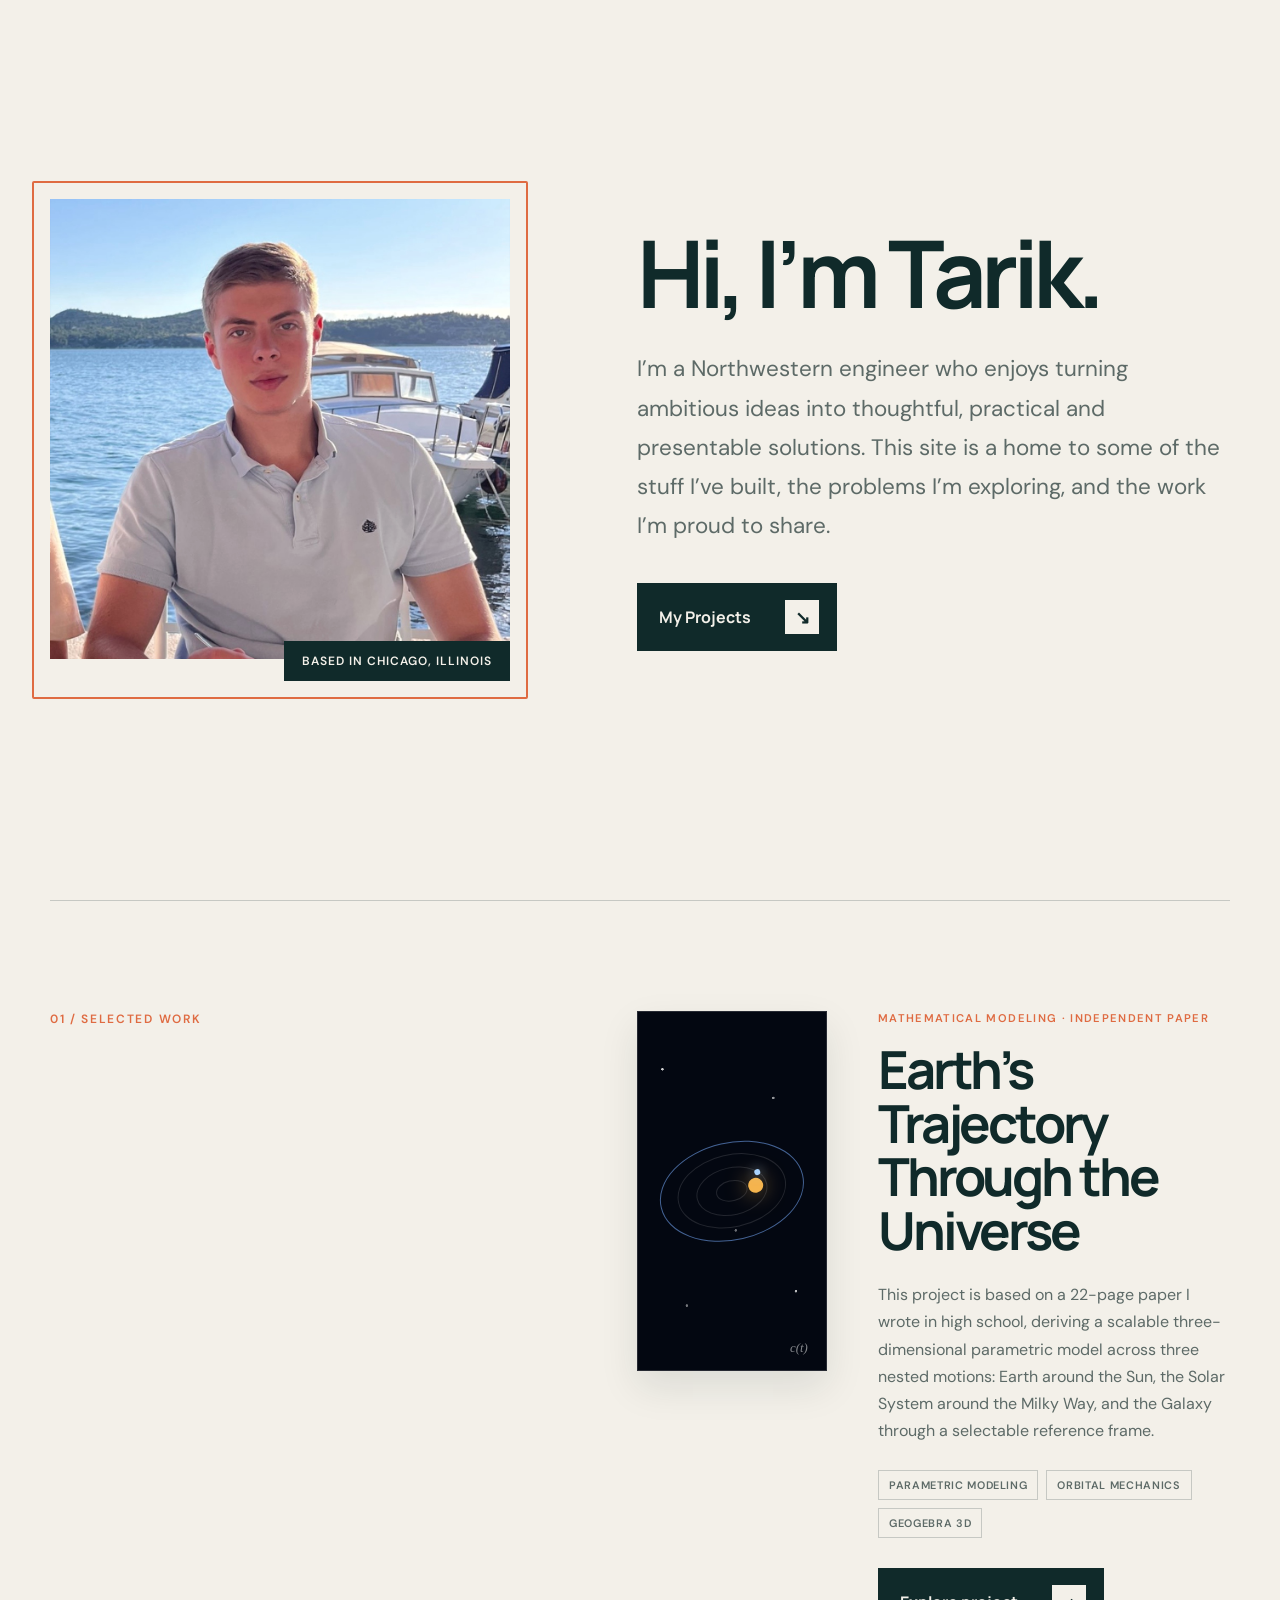
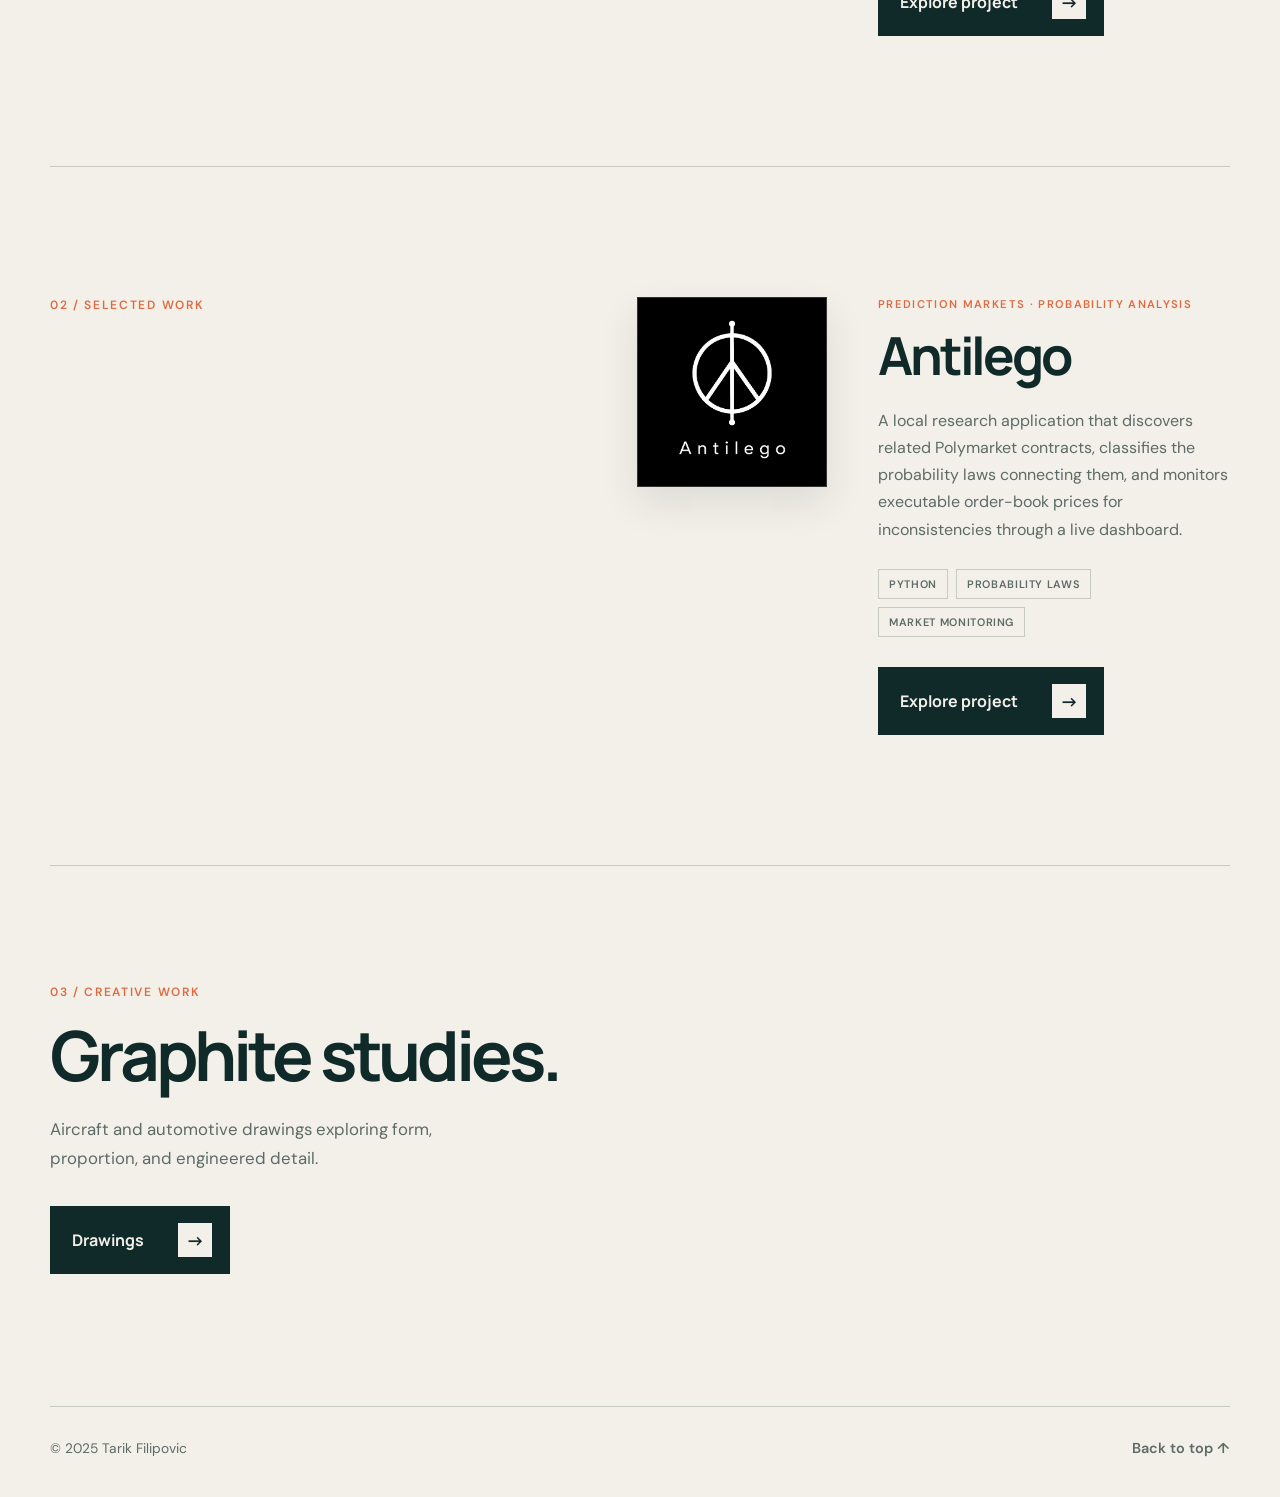
==== index.html @ 66ebd2ea "Add Antilego portfolio case study" ====
<!doctype html>
<html lang="en">
  <head>
    <meta charset="UTF-8" />
    <meta name="viewport" content="width=device-width, initial-scale=1.0" />
    <meta
      name="description"
      content="The personal portfolio of Tarik Filipovic—engineer, builder, and problem solver."
    />
    <title>Tarik Filipovic | Engineer &amp; Builder</title>
    <link rel="preconnect" href="https://fonts.googleapis.com" />
    <link rel="preconnect" href="https://fonts.gstatic.com" crossorigin />
    <link
      href="https://fonts.googleapis.com/css2?family=DM+Sans:wght@400;500;600&amp;family=Manrope:wght@600;700;800&amp;display=swap"
      rel="stylesheet"
    />
    <link rel="stylesheet" href="styles.css" />
  </head>
  <body>
    <main id="top">
      <section class="hero" id="about" aria-labelledby="hero-title">
        <div class="portrait-wrap">
          <div class="portrait-accent" aria-hidden="true"></div>
          <img
            class="portrait"
            src="assets/profile.jpg"
            alt="Portrait of Tarik Filipovic"
            width="1082"
            height="1400"
          />
          <p class="portrait-caption">Based in Chicago, Illinois</p>
        </div>

        <div class="hero-copy">
          <h1 id="hero-title">Hi, I’m Tarik.</h1>
          <p class="introduction">
            I’m a Northwestern engineer who enjoys turning ambitious ideas into
            thoughtful, practical and presentable solutions. This site is a home
            to some of the stuff I’ve built, the problems I’m exploring, and the
            work I’m proud to share.
          </p>

          <a class="projects-link" href="#projects">
            <span>My Projects</span>
            <span class="arrow" aria-hidden="true">↘</span>
          </a>
        </div>
      </section>

      <section class="projects" id="projects" aria-labelledby="projects-title">
        <p class="section-number">01 / Selected work</p>
        <article class="project-feature">
          <a
            class="project-preview project-space-preview"
            href="trajectory.html"
            aria-label="Explore the Earth’s Trajectory Through the Universe project"
          >
            <span class="mini-orbit" aria-hidden="true"><i></i><i></i><i></i></span>
            <span class="mini-equation" aria-hidden="true">c(t)</span>
          </a>
          <div class="project-copy">
            <p class="project-type">Mathematical modeling · Independent paper</p>
            <h2 id="projects-title">Earth’s Trajectory Through the Universe</h2>
            <p>
              This project is based on a 22-page paper I wrote in high school,
              deriving a scalable three-dimensional parametric model across three
              nested motions: Earth around the Sun, the Solar System around the
              Milky Way, and the Galaxy through a selectable reference frame.
            </p>
            <ul class="project-tags" aria-label="Project topics">
              <li>Parametric modeling</li>
              <li>Orbital mechanics</li>
              <li>GeoGebra 3D</li>
            </ul>
            <a class="projects-link" href="trajectory.html">
              <span>Explore project</span>
              <span class="arrow" aria-hidden="true">→</span>
            </a>
          </div>
        </article>
      </section>

      <section class="projects projects-antilego" aria-labelledby="antilego-title">
        <p class="section-number">02 / Selected work</p>
        <article class="project-feature">
          <a
            class="project-preview antilego-preview"
            href="antilego.html"
            aria-label="Explore the Antilego project"
          >
            <img
              src="assets/projects/antilego-logo-square.png"
              alt="Antilego logo"
              width="1254"
              height="1254"
            />
          </a>
          <div class="project-copy">
            <p class="project-type">Prediction markets · Probability analysis</p>
            <h2 id="antilego-title">Antilego</h2>
            <p>
              A local research application that discovers related Polymarket
              contracts, classifies the probability laws connecting them, and
              monitors executable order-book prices for inconsistencies through
              a live dashboard.
            </p>
            <ul class="project-tags" aria-label="Antilego project topics">
              <li>Python</li>
              <li>Probability laws</li>
              <li>Market monitoring</li>
            </ul>
            <a
              class="projects-link"
              href="antilego.html"
            >
              <span>Explore project</span>
              <span class="arrow" aria-hidden="true">→</span>
            </a>
          </div>
        </article>
      </section>

      <section class="creative-preview" aria-labelledby="creative-title">
        <div class="creative-preview-copy">
          <p class="section-number">03 / Creative work</p>
          <h2 id="creative-title">Graphite studies.</h2>
          <p>
            Aircraft and automotive drawings exploring form, proportion, and
            engineered detail.
          </p>
          <a class="projects-link" href="art.html">
            <span>Drawings</span>
            <span class="arrow" aria-hidden="true">→</span>
          </a>
        </div>
      </section>
    </main>

    <footer>
      <p>© 2025 Tarik Filipovic</p>
      <a href="#top">Back to top ↑</a>
    </footer>
  </body>
</html>
---- styles.css ----
:root {
  --ink: #102a2a;
  --muted: #5d6a67;
  --paper: #f3f0e9;
  --paper-deep: #e6e0d5;
  --accent: #df6b42;
  --line: rgba(16, 42, 42, 0.2);
}

* {
  box-sizing: border-box;
}

html {
  scroll-behavior: smooth;
}

body {
  margin: 0;
  color: var(--ink);
  background: var(--paper);
  font-family: "DM Sans", sans-serif;
  -webkit-font-smoothing: antialiased;
}

a {
  color: inherit;
}

.site-header,
main,
footer {
  width: min(1180px, calc(100% - 64px));
  margin-inline: auto;
}

.site-header {
  min-height: 92px;
  display: flex;
  align-items: center;
  justify-content: space-between;
  border-bottom: 1px solid var(--line);
}

.wordmark {
  font-family: "Manrope", sans-serif;
  font-size: 1.1rem;
  font-weight: 800;
  text-decoration: none;
  letter-spacing: -0.03em;
}

.wordmark span {
  color: var(--accent);
}

nav {
  display: flex;
  gap: 34px;
}

nav a,
footer a {
  font-size: 0.9rem;
  font-weight: 600;
  text-decoration: none;
}

nav a {
  padding-block: 8px;
  border-bottom: 1px solid transparent;
}

nav a:hover,
nav a:focus-visible {
  border-color: currentColor;
}

.hero {
  min-height: 100vh;
  display: grid;
  grid-template-columns: minmax(300px, 0.9fr) minmax(420px, 1.1fr);
  align-items: center;
  gap: clamp(64px, 8vw, 130px);
  padding: 72px 0 92px;
}

.portrait-wrap {
  position: relative;
  max-width: 460px;
}

.portrait-accent {
  position: absolute;
  inset: -18px;
  border: 2px solid var(--accent);
  border-radius: 2px;
}

.portrait {
  position: relative;
  z-index: 1;
  display: block;
  width: 100%;
  height: auto;
  aspect-ratio: 1;
  object-fit: cover;
  object-position: center 34%;
  filter: saturate(0.84) contrast(1.03);
}

.portrait-caption {
  position: relative;
  z-index: 2;
  width: max-content;
  margin: -18px 0 0 auto;
  padding: 12px 18px;
  color: var(--paper);
  background: var(--ink);
  font-size: 0.75rem;
  font-weight: 600;
  letter-spacing: 0.08em;
  text-transform: uppercase;
}

.eyebrow,
.section-number {
  margin: 0 0 22px;
  color: var(--accent);
  font-size: 0.75rem;
  font-weight: 600;
  letter-spacing: 0.14em;
  text-transform: uppercase;
}

h1,
h2 {
  margin: 0;
  font-family: "Manrope", sans-serif;
  letter-spacing: -0.06em;
}

h1 {
  max-width: 680px;
  font-size: clamp(3.8rem, 7.3vw, 6.8rem);
  line-height: 0.93;
}

.introduction {
  max-width: 650px;
  margin: 34px 0 38px;
  color: var(--muted);
  font-size: clamp(1.12rem, 1.75vw, 1.4rem);
  line-height: 1.75;
}

.projects-link {
  display: inline-flex;
  align-items: center;
  gap: 34px;
  padding: 17px 18px 17px 22px;
  color: var(--paper);
  background: var(--ink);
  font-family: "Manrope", sans-serif;
  font-weight: 700;
  text-decoration: none;
  transition: transform 180ms ease, background-color 180ms ease;
}

.projects-link:hover,
.projects-link:focus-visible {
  background: var(--accent);
  transform: translateY(-3px);
}

.arrow {
  display: grid;
  width: 34px;
  height: 34px;
  place-items: center;
  color: var(--ink);
  background: var(--paper);
  font-size: 1.15rem;
}

.projects {
  display: grid;
  grid-template-columns: 0.9fr 1.1fr;
  gap: clamp(64px, 8vw, 130px);
  padding: 110px 0 130px;
  border-top: 1px solid var(--line);
}

.projects h2 {
  max-width: 700px;
  font-size: clamp(2.25rem, 4.1vw, 4.3rem);
  line-height: 1.02;
}

.project-copy > p:not(.project-type) {
  max-width: 580px;
  margin: 24px 0 0;
  color: var(--muted);
  font-size: 1rem;
  line-height: 1.7;
}

.project-feature {
  display: grid;
  grid-template-columns: minmax(180px, 0.7fr) minmax(280px, 1.3fr);
  gap: clamp(28px, 4vw, 52px);
  align-items: start;
}

.project-preview {
  display: block;
  overflow: hidden;
  border: 1px solid var(--line);
  background: #fff;
  box-shadow: 0 16px 36px rgba(16, 42, 42, 0.1);
}

.project-space-preview {
  position: relative;
  min-height: 360px;
  border-color: rgba(255, 255, 255, 0.14);
  background-color: #030711;
  background-image:
    radial-gradient(circle at 13% 16%, rgba(255,255,255,.8) 0 1px, transparent 1.5px),
    radial-gradient(circle at 72% 24%, rgba(255,255,255,.58) 0 1px, transparent 1.5px),
    radial-gradient(circle at 84% 78%, rgba(255,255,255,.72) 0 1px, transparent 1.5px),
    radial-gradient(circle at 26% 82%, rgba(255,255,255,.45) 0 1px, transparent 1.5px),
    radial-gradient(circle at 52% 61%, rgba(255,255,255,.42) 0 1px, transparent 1.5px);
}

.mini-orbit {
  position: absolute;
  top: 50%;
  left: 50%;
  width: 78%;
  aspect-ratio: 1.5;
  border: 1px solid rgba(120, 174, 255, 0.55);
  border-radius: 50%;
  transform: translate(-50%, -50%) rotate(-13deg);
}

.mini-orbit::before,
.mini-orbit::after {
  content: "";
  position: absolute;
  border-radius: 50%;
}

.mini-orbit::before {
  top: 42%;
  left: 62%;
  width: 15px;
  height: 15px;
  background: #f5b44d;
  box-shadow: 0 0 22px rgba(245, 180, 77, 0.75);
}

.mini-orbit::after {
  top: 33%;
  left: 68%;
  width: 6px;
  height: 6px;
  background: #a9d3ff;
  box-shadow: 0 0 12px rgba(169, 211, 255, 0.8);
}

.mini-orbit i {
  position: absolute;
  inset: 12%;
  border: 1px solid rgba(255, 255, 255, 0.12);
  border-radius: 50%;
}

.mini-orbit i:nth-child(2) { inset: 25%; }
.mini-orbit i:nth-child(3) { inset: 39%; }

.mini-equation {
  position: absolute;
  right: 18px;
  bottom: 14px;
  color: rgba(255,255,255,.52);
  font-family: Georgia, serif;
  font-size: 0.8rem;
  font-style: italic;
}

.project-preview img {
  display: block;
  width: 100%;
  height: auto;
  transition: transform 250ms ease;
}

.project-preview:hover img,
.project-preview:focus-visible img {
  transform: scale(1.018);
}

.project-space-preview:hover .mini-orbit,
.project-space-preview:focus-visible .mini-orbit {
  border-color: rgba(223, 107, 66, 0.9);
}

.projects-antilego {
  padding-top: 130px;
}

.antilego-preview {
  border-color: rgba(255, 255, 255, 0.2);
  background: #000;
  transition: border-color 180ms ease, transform 180ms ease;
}

.antilego-preview:hover,
.antilego-preview:focus-visible {
  border-color: rgba(255, 255, 255, 0.55);
  transform: translateY(-3px);
}

.project-type {
  margin: 0 0 18px;
  color: var(--accent);
  font-size: 0.7rem;
  font-weight: 600;
  letter-spacing: 0.12em;
  text-transform: uppercase;
}

.project-tags {
  display: flex;
  flex-wrap: wrap;
  gap: 8px;
  margin: 26px 0 30px;
  padding: 0;
  list-style: none;
}

.project-tags li {
  padding: 7px 10px;
  border: 1px solid var(--line);
  color: var(--muted);
  font-size: 0.68rem;
  font-weight: 600;
  letter-spacing: 0.06em;
  text-transform: uppercase;
}

.creative {
  padding: 118px 0 132px;
  border-top: 1px solid var(--line);
}

.creative-preview {
  padding: 118px 0 132px;
  border-top: 1px solid var(--line);
}

.creative-preview-copy {
  max-width: 760px;
}

.creative-preview h2 {
  margin: 0;
  font-size: clamp(2.8rem, 5.4vw, 5.8rem);
  line-height: 0.95;
}

.creative-preview-copy > p:not(.section-number) {
  max-width: 460px;
  margin: 28px 0 34px;
  color: var(--muted);
  font-size: 1.05rem;
  line-height: 1.7;
}

.art-intro {
  min-height: calc(88vh - 92px);
  display: flex;
  flex-direction: column;
  justify-content: center;
  padding: 90px 0 110px;
}

.art-intro h1 {
  max-width: 960px;
}

.art-intro > p:not(.section-number) {
  max-width: 610px;
  margin: 38px 0 32px auto;
  color: var(--muted);
  font-size: clamp(1.05rem, 1.6vw, 1.25rem);
  line-height: 1.75;
}

.art-scroll {
  width: max-content;
  margin-left: auto;
  color: var(--accent);
  font-size: 0.8rem;
  font-weight: 600;
  letter-spacing: 0.08em;
  text-decoration: none;
  text-transform: uppercase;
}

.art-collection {
  padding-top: 110px;
}

.creative-heading {
  display: grid;
  grid-template-columns: 0.9fr 1.1fr;
  gap: clamp(64px, 8vw, 130px);
  margin-bottom: 72px;
}

.creative h2 {
  max-width: 700px;
  font-size: clamp(2.6rem, 5vw, 5.2rem);
  line-height: 1;
}

.creative-heading > div p {
  max-width: 610px;
  margin: 28px 0 0;
  color: var(--muted);
  font-size: 1.1rem;
  line-height: 1.7;
}

.art-gallery {
  display: grid;
  grid-template-columns: repeat(2, minmax(0, 1fr));
  gap: 54px 22px;
}

.art-card {
  margin: 0;
}

.art-card a {
  display: block;
  overflow: hidden;
  background: var(--paper-deep);
}

.art-card img {
  display: block;
  width: 100%;
  height: 100%;
  object-fit: cover;
  filter: saturate(0.72) contrast(1.02);
  transition: transform 300ms ease, filter 300ms ease;
}

.art-card--landscape a {
  aspect-ratio: 4 / 3;
}

.art-card--portrait a {
  width: 75%;
  aspect-ratio: 3 / 4;
  margin-inline: auto;
}

.art-card--solo {
  grid-column: 1 / -1;
  width: calc(50% - 11px);
  justify-self: center;
}

.art-card a:hover img,
.art-card a:focus-visible img {
  transform: scale(1.018);
  filter: saturate(0.9) contrast(1.04);
}

.art-card figcaption {
  display: flex;
  justify-content: space-between;
  gap: 18px;
  padding-top: 12px;
  border-top: 1px solid var(--ink);
  font-size: 0.78rem;
  font-weight: 600;
}

.art-card figcaption span:last-child {
  color: var(--muted);
  font-size: 0.68rem;
  font-weight: 500;
  letter-spacing: 0.08em;
  text-transform: uppercase;
}

footer {
  display: flex;
  justify-content: space-between;
  padding: 32px 0 40px;
  border-top: 1px solid var(--line);
  color: var(--muted);
  font-size: 0.86rem;
}

footer p {
  margin: 0;
}

footer a:hover,
footer a:focus-visible {
  color: var(--accent);
}

@media (max-width: 820px) {
  .site-header,
  main,
  footer {
    width: min(100% - 40px, 620px);
  }

  .hero {
    min-height: auto;
    grid-template-columns: 1fr;
    gap: 66px;
    padding: 70px 0 90px;
  }

  .portrait-wrap {
    width: calc(100% - 18px);
    margin-left: 18px;
  }

  .hero-copy {
    order: -1;
  }

  h1 {
    font-size: clamp(3.5rem, 16vw, 5.8rem);
  }

  .projects {
    grid-template-columns: 1fr;
    gap: 20px;
    padding: 84px 0 96px;
  }

  .project-feature {
    margin-top: 26px;
  }

  .creative {
    padding: 84px 0 96px;
  }

  .creative-preview {
    padding: 84px 0 96px;
  }

  .creative-heading {
    grid-template-columns: 1fr;
    gap: 20px;
    margin-bottom: 54px;
  }
}

@media (max-width: 520px) {
  .site-header {
    min-height: 76px;
  }

  nav {
    gap: 14px;
  }

  nav a {
    font-size: 0.76rem;
  }

  .hero {
    padding-top: 56px;
  }

  .introduction {
    margin-top: 26px;
  }

  .portrait-caption {
    margin-top: -14px;
    padding: 10px 12px;
    font-size: 0.64rem;
  }

  footer {
    gap: 24px;
  }

  .project-feature {
    grid-template-columns: 1fr;
  }

  .project-preview {
    width: min(78%, 340px);
  }

  .art-gallery {
    grid-template-columns: 1fr;
  }

  .art-card--solo {
    grid-column: auto;
    width: 100%;
  }

  .art-intro {
    min-height: auto;
    padding: 72px 0 90px;
  }

  .art-intro > p:not(.section-number),
  .art-scroll {
    margin-left: 0;
  }
}

@media (prefers-reduced-motion: reduce) {
  html {
    scroll-behavior: auto;
  }

  .projects-link {
    transition: none;
  }

  .art-card img {
    transition: none;
  }

  .project-preview img {
    transition: none;
  }
}
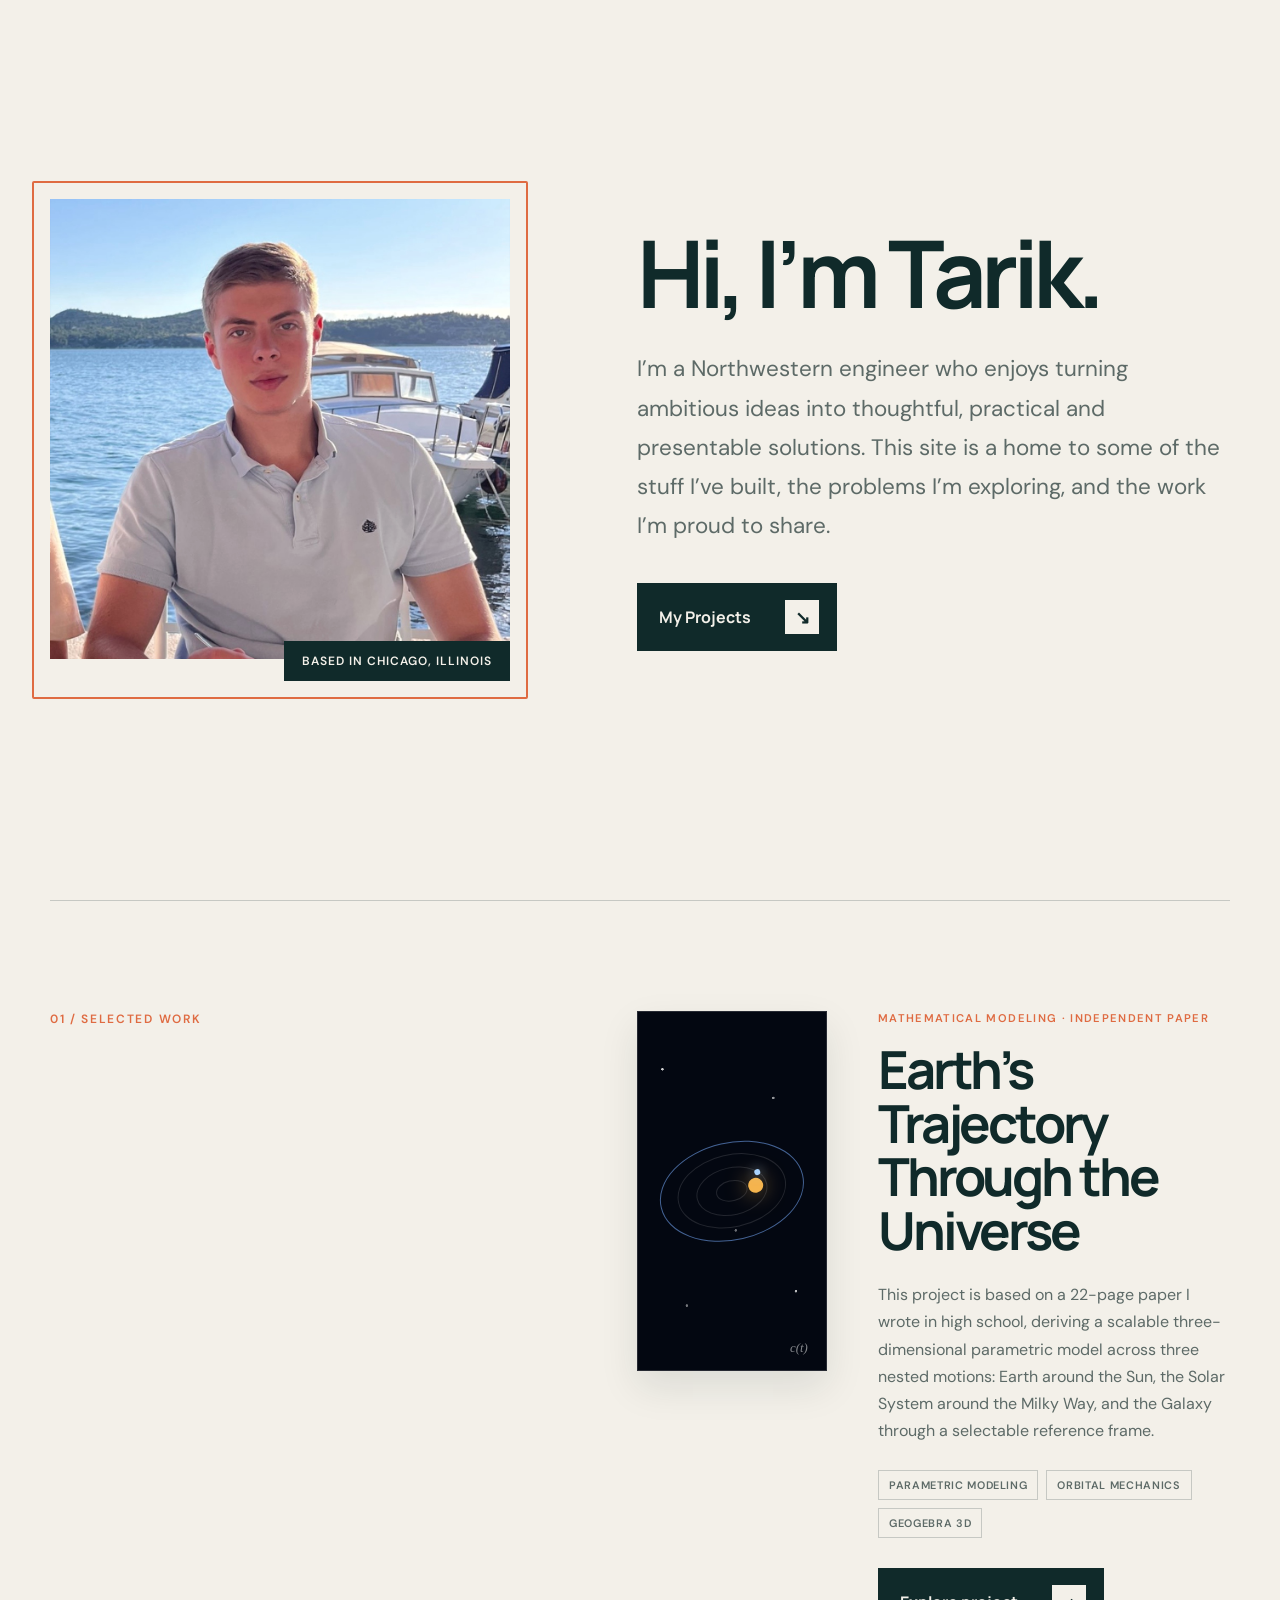
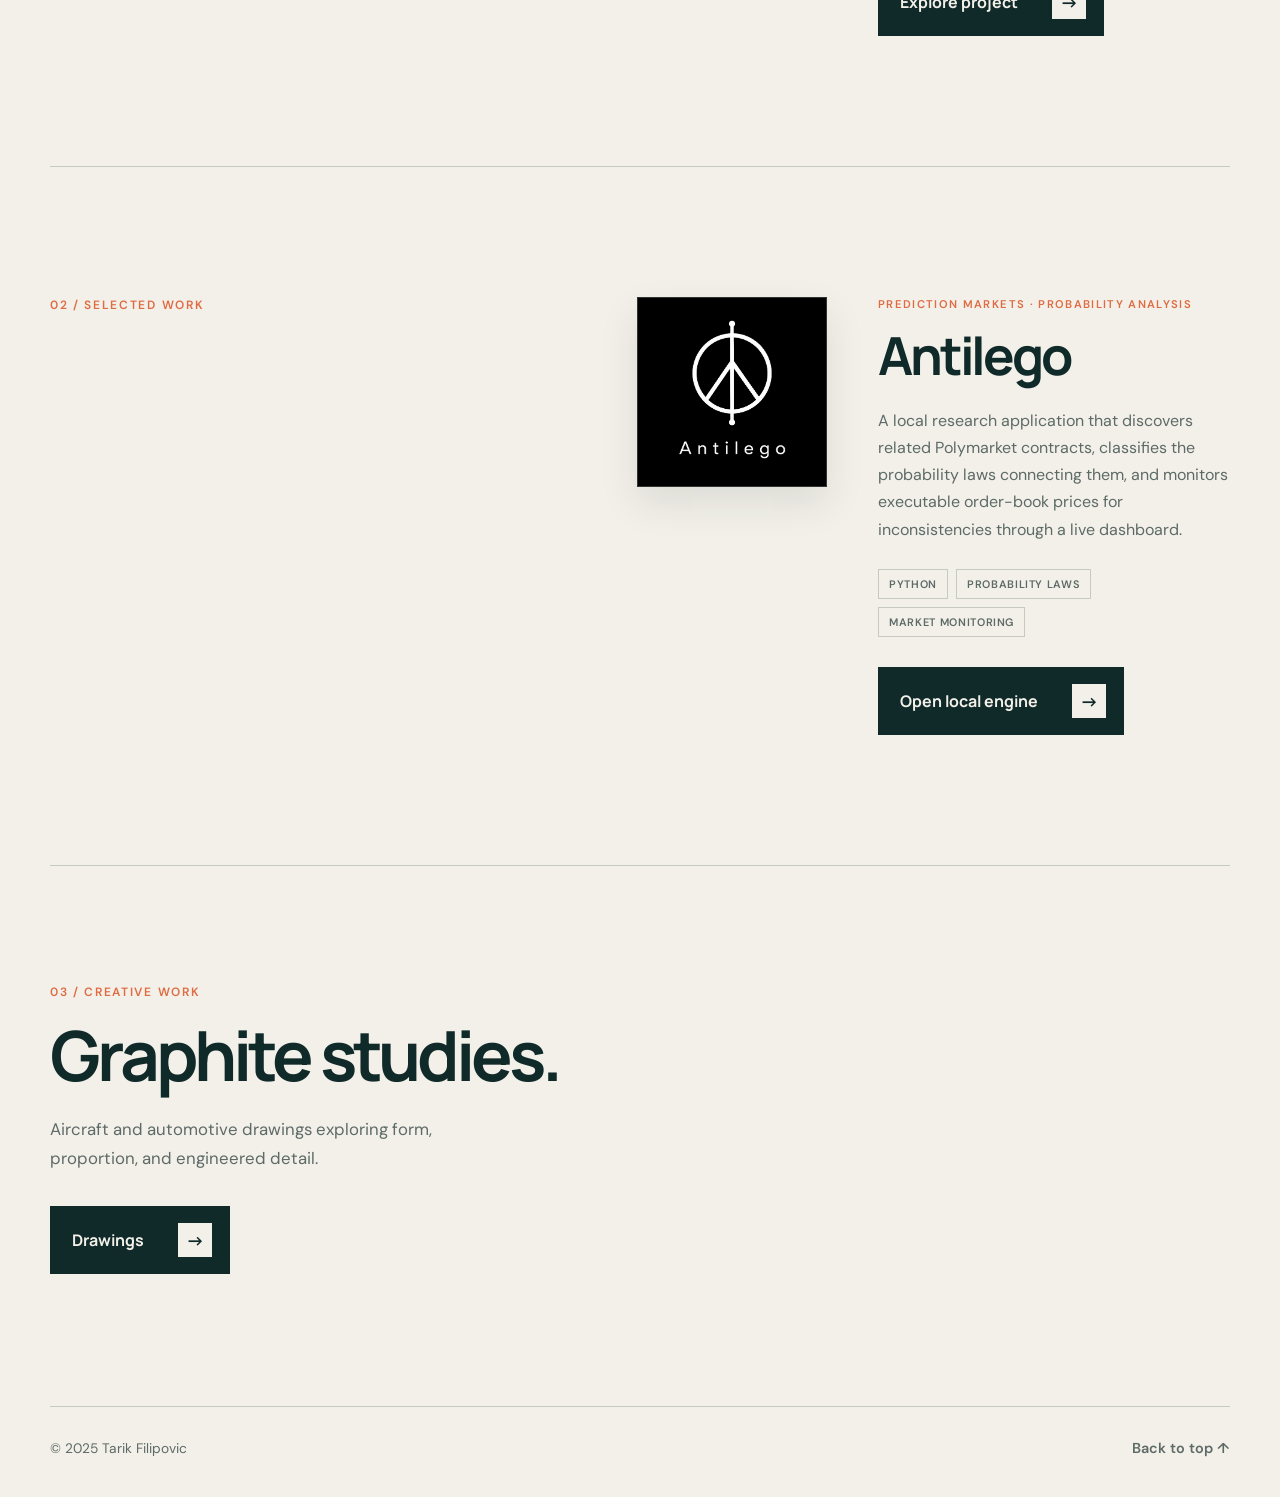
==== commit ec1ffc2c: "Restore local Antilego engine link" ====
--- a/index.html
+++ b/index.html
@@ -85,8 +85,8 @@
         <article class="project-feature">
           <a
             class="project-preview antilego-preview"
-            href="antilego.html"
-            aria-label="Explore the Antilego project"
+            href="http://127.0.0.1:8766/"
+            aria-label="Open the local Antilego engine"
           >
             <img
               src="assets/projects/antilego-logo-square.png"
@@ -111,9 +111,9 @@
             </ul>
             <a
               class="projects-link"
-              href="antilego.html"
+              href="http://127.0.0.1:8766/"
             >
-              <span>Explore project</span>
+              <span>Open local engine</span>
               <span class="arrow" aria-hidden="true">→</span>
             </a>
           </div>
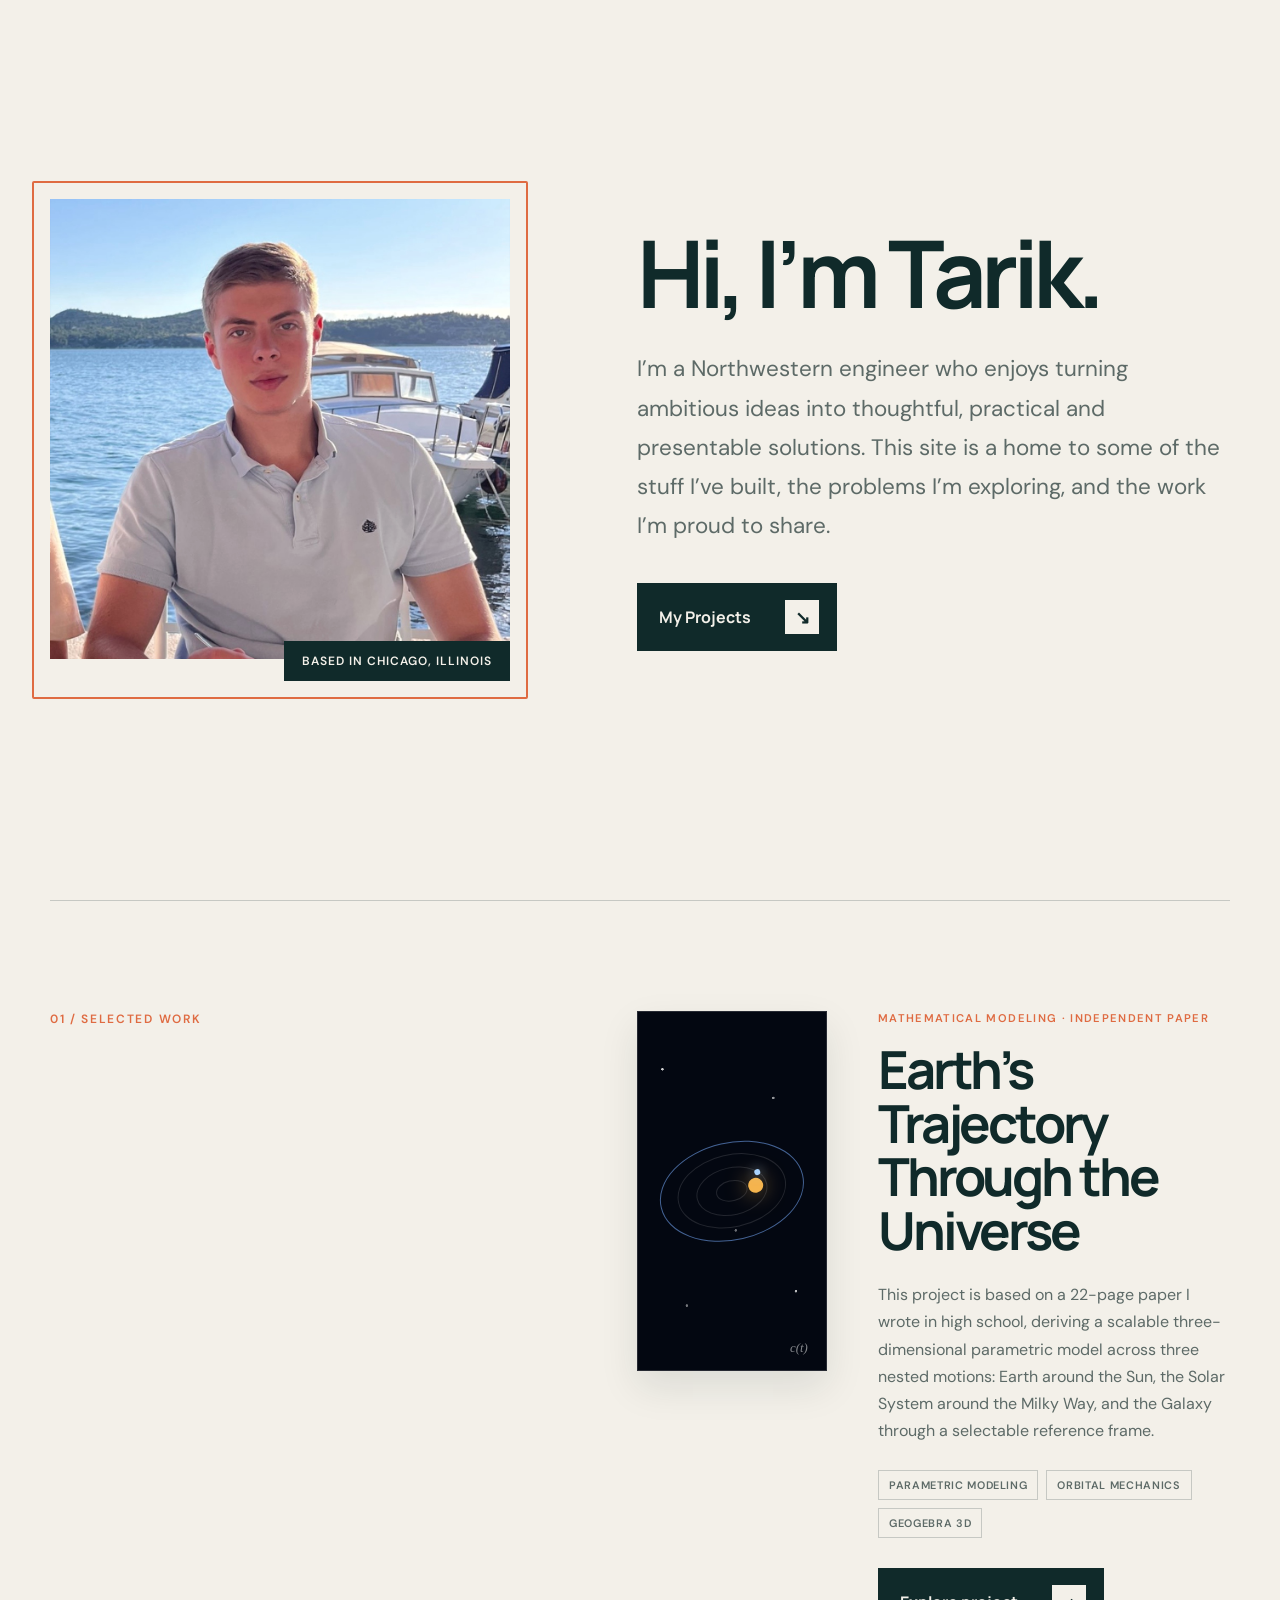
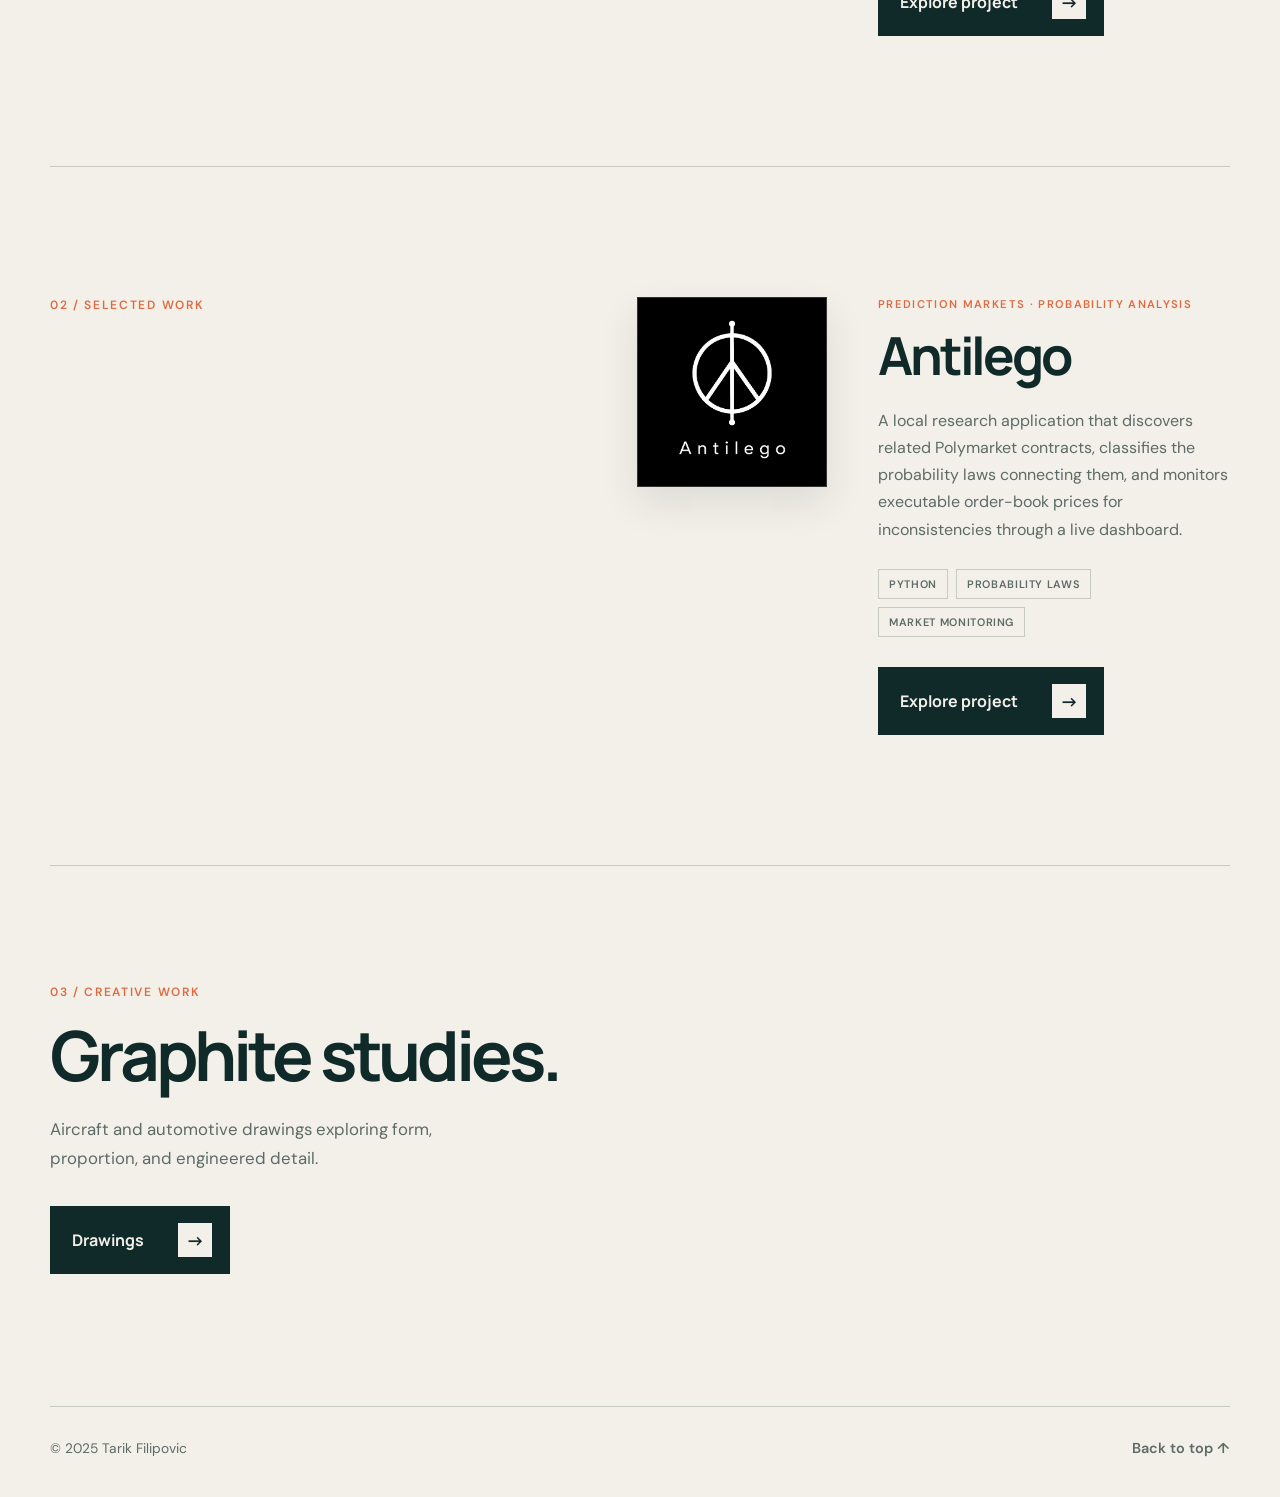
==== commit 18b2c608: "Feature Antilego portfolio walkthrough" ====
--- a/index.html
+++ b/index.html
@@ -85,8 +85,8 @@
         <article class="project-feature">
           <a
             class="project-preview antilego-preview"
-            href="http://127.0.0.1:8766/"
-            aria-label="Open the local Antilego engine"
+            href="antilego.html"
+            aria-label="Explore the Antilego case study"
           >
             <img
               src="assets/projects/antilego-logo-square.png"
@@ -111,9 +111,9 @@
             </ul>
             <a
               class="projects-link"
-              href="http://127.0.0.1:8766/"
+              href="antilego.html"
             >
-              <span>Open local engine</span>
+              <span>Explore project</span>
               <span class="arrow" aria-hidden="true">→</span>
             </a>
           </div>
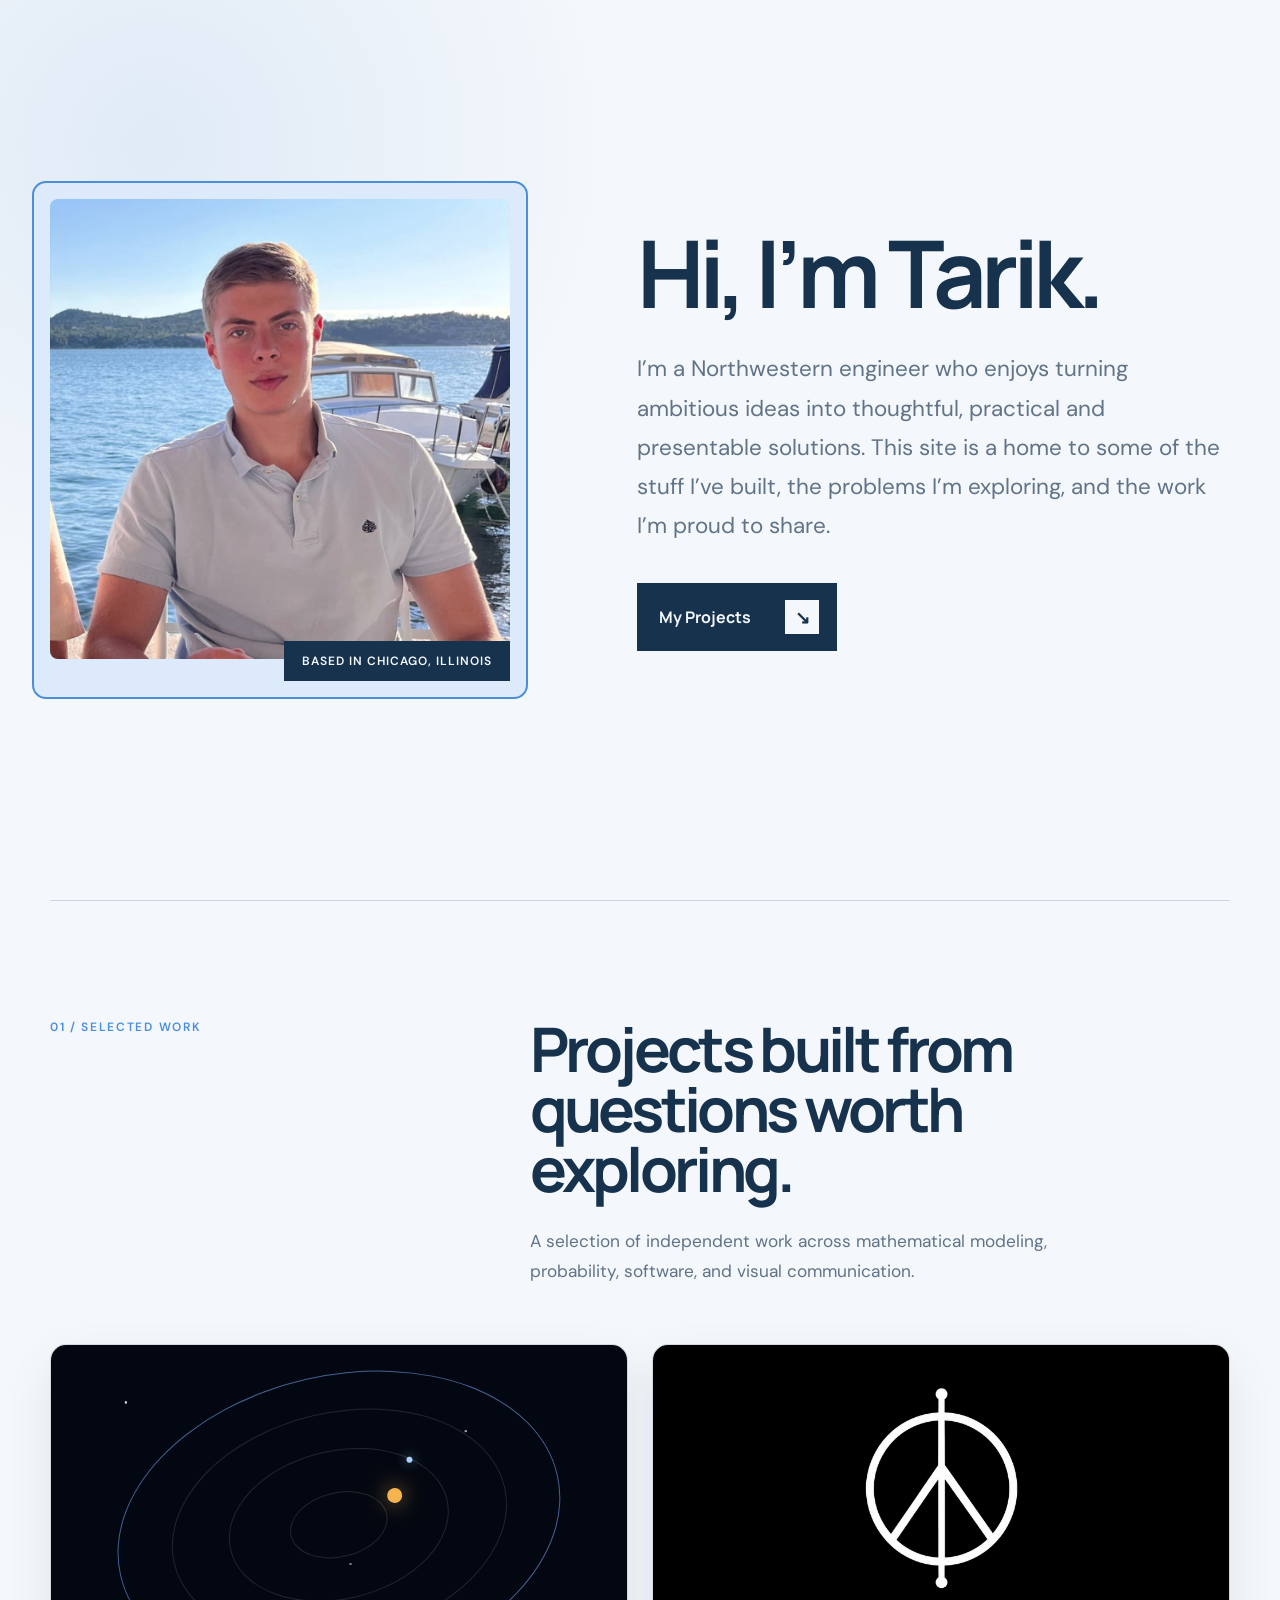
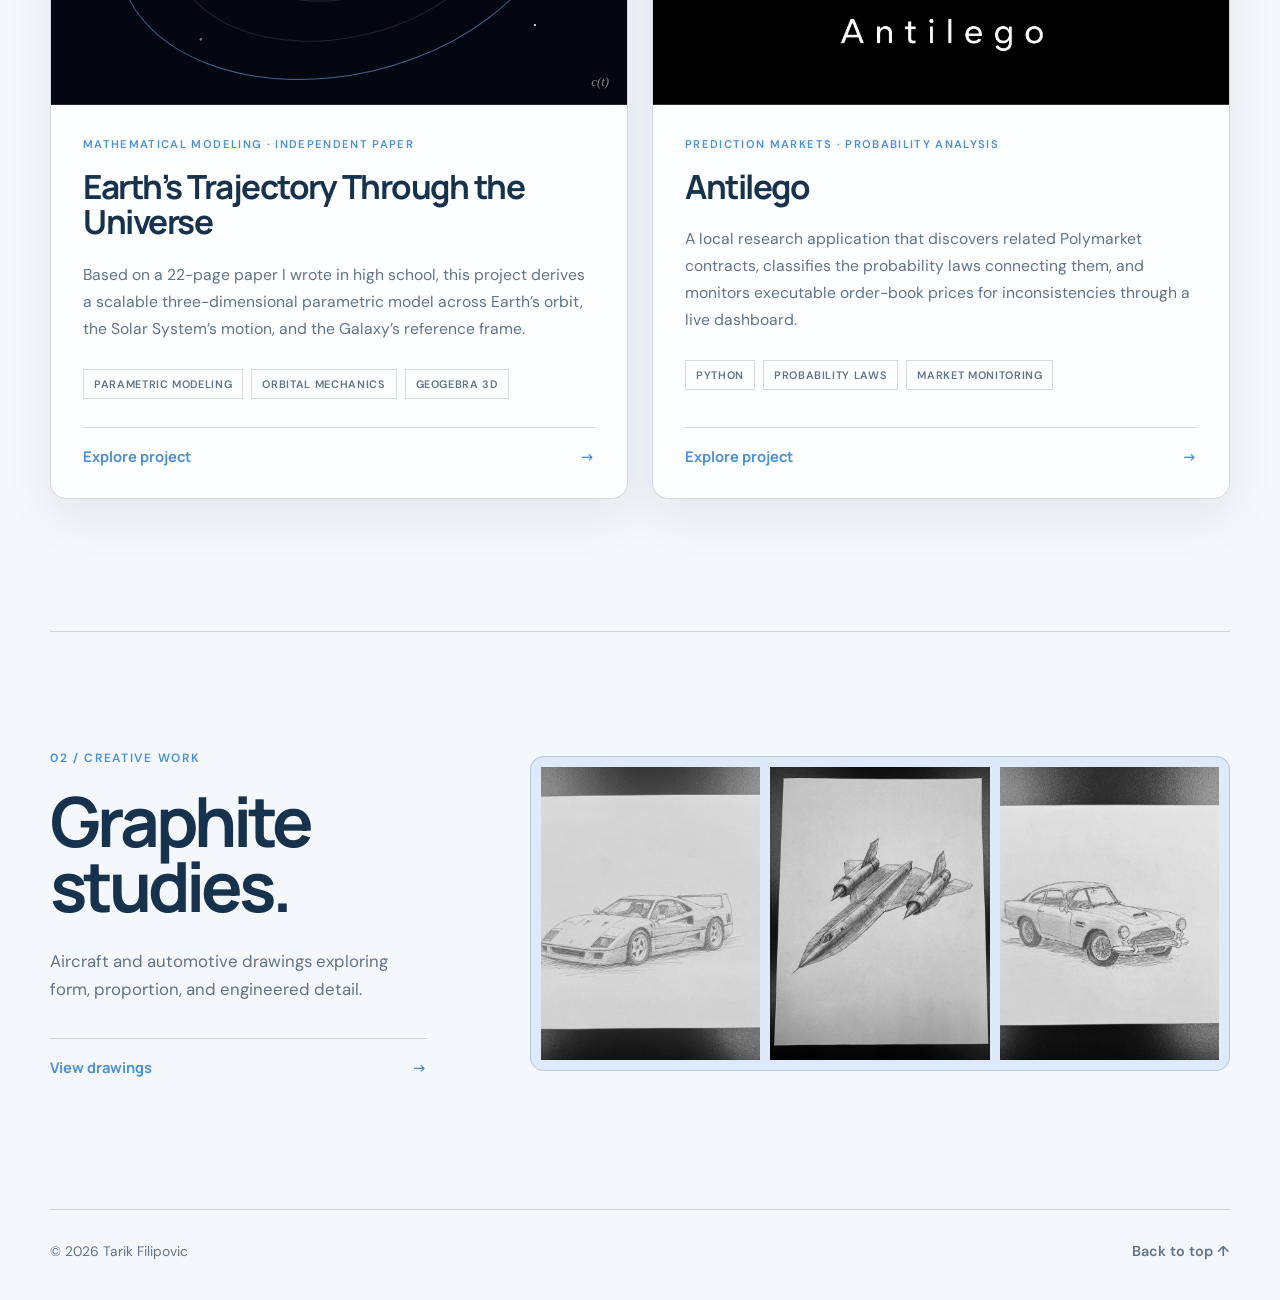
==== commit 1630c7b8: "Redesign portfolio with friendly blue theme" ====
--- a/index.html
+++ b/index.html
@@ -47,97 +47,98 @@
         </div>
       </section>
 
-      <section class="projects" id="projects" aria-labelledby="projects-title">
-        <p class="section-number">01 / Selected work</p>
-        <article class="project-feature">
-          <a
-            class="project-preview project-space-preview"
-            href="trajectory.html"
-            aria-label="Explore the Earth’s Trajectory Through the Universe project"
-          >
-            <span class="mini-orbit" aria-hidden="true"><i></i><i></i><i></i></span>
-            <span class="mini-equation" aria-hidden="true">c(t)</span>
-          </a>
-          <div class="project-copy">
-            <p class="project-type">Mathematical modeling · Independent paper</p>
-            <h2 id="projects-title">Earth’s Trajectory Through the Universe</h2>
+      <section class="work" id="projects" aria-labelledby="projects-title">
+        <div class="work-heading">
+          <p class="section-number">01 / Selected work</p>
+          <div>
+            <h2 id="projects-title">Projects built from questions worth exploring.</h2>
             <p>
-              This project is based on a 22-page paper I wrote in high school,
-              deriving a scalable three-dimensional parametric model across three
-              nested motions: Earth around the Sun, the Solar System around the
-              Milky Way, and the Galaxy through a selectable reference frame.
+              A selection of independent work across mathematical modeling,
+              probability, software, and visual communication.
             </p>
-            <ul class="project-tags" aria-label="Project topics">
-              <li>Parametric modeling</li>
-              <li>Orbital mechanics</li>
-              <li>GeoGebra 3D</li>
-            </ul>
-            <a class="projects-link" href="trajectory.html">
-              <span>Explore project</span>
-              <span class="arrow" aria-hidden="true">→</span>
+          </div>
+        </div>
+
+        <div class="project-grid">
+          <article class="project-card">
+            <a
+              class="project-preview project-space-preview"
+              href="trajectory.html"
+              aria-label="Explore the Earth’s Trajectory Through the Universe project"
+            >
+              <span class="mini-orbit" aria-hidden="true"><i></i><i></i><i></i></span>
+              <span class="mini-equation" aria-hidden="true">c(t)</span>
             </a>
-          </div>
-        </article>
-      </section>
+            <div class="project-copy">
+              <p class="project-type">Mathematical modeling · Independent paper</p>
+              <h3>Earth’s Trajectory Through the Universe</h3>
+              <p>
+                Based on a 22-page paper I wrote in high school, this project derives
+                a scalable three-dimensional parametric model across Earth’s orbit,
+                the Solar System’s motion, and the Galaxy’s reference frame.
+              </p>
+              <ul class="project-tags" aria-label="Project topics">
+                <li>Parametric modeling</li>
+                <li>Orbital mechanics</li>
+                <li>GeoGebra 3D</li>
+              </ul>
+              <a class="project-action" href="trajectory.html">Explore project <span aria-hidden="true">→</span></a>
+            </div>
+          </article>
 
-      <section class="projects projects-antilego" aria-labelledby="antilego-title">
-        <p class="section-number">02 / Selected work</p>
-        <article class="project-feature">
-          <a
-            class="project-preview antilego-preview"
-            href="antilego.html"
-            aria-label="Explore the Antilego case study"
-          >
-            <img
-              src="assets/projects/antilego-logo-square.png"
-              alt="Antilego logo"
-              width="1254"
-              height="1254"
-            />
-          </a>
-          <div class="project-copy">
-            <p class="project-type">Prediction markets · Probability analysis</p>
-            <h2 id="antilego-title">Antilego</h2>
-            <p>
-              A local research application that discovers related Polymarket
-              contracts, classifies the probability laws connecting them, and
-              monitors executable order-book prices for inconsistencies through
-              a live dashboard.
-            </p>
-            <ul class="project-tags" aria-label="Antilego project topics">
-              <li>Python</li>
-              <li>Probability laws</li>
-              <li>Market monitoring</li>
-            </ul>
+          <article class="project-card">
             <a
-              class="projects-link"
+              class="project-preview antilego-preview"
               href="antilego.html"
+              aria-label="Explore the Antilego case study"
             >
-              <span>Explore project</span>
-              <span class="arrow" aria-hidden="true">→</span>
+              <img
+                src="assets/projects/antilego-logo-square.png"
+                alt="Antilego logo"
+                width="1254"
+                height="1254"
+              />
             </a>
-          </div>
-        </article>
+            <div class="project-copy">
+              <p class="project-type">Prediction markets · Probability analysis</p>
+              <h3>Antilego</h3>
+              <p>
+                A local research application that discovers related Polymarket
+                contracts, classifies the probability laws connecting them, and
+                monitors executable order-book prices for inconsistencies through
+                a live dashboard.
+              </p>
+              <ul class="project-tags" aria-label="Antilego project topics">
+                <li>Python</li>
+                <li>Probability laws</li>
+                <li>Market monitoring</li>
+              </ul>
+              <a class="project-action" href="antilego.html">Explore project <span aria-hidden="true">→</span></a>
+            </div>
+          </article>
+        </div>
       </section>
 
       <section class="creative-preview" aria-labelledby="creative-title">
         <div class="creative-preview-copy">
-          <p class="section-number">03 / Creative work</p>
+          <p class="section-number">02 / Creative work</p>
           <h2 id="creative-title">Graphite studies.</h2>
           <p>
             Aircraft and automotive drawings exploring form, proportion, and
             engineered detail.
           </p>
-          <a class="projects-link" href="art.html">
-            <span>Drawings</span>
-            <span class="arrow" aria-hidden="true">→</span>
-          </a>
+          <a class="project-action" href="art.html">View drawings <span aria-hidden="true">→</span></a>
         </div>
+        <a class="creative-collage" href="art.html" aria-label="View Tarik’s graphite drawings">
+          <img src="assets/gallery/ferrarif40.jpg" alt="Graphite drawing of a Ferrari F40" />
+          <img src="assets/gallery/sr71blackbird.jpg" alt="Graphite drawing of an SR-71 Blackbird" />
+          <img src="assets/gallery/astonmartindb5.jpg" alt="Graphite drawing of an Aston Martin DB5" />
+        </a>
       </section>
     </main>
 
     <footer>
-      <p>© 2025 Tarik Filipovic</p>
+      <p>© 2026 Tarik Filipovic</p>
       <a href="#top">Back to top ↑</a>
     </footer>
   </body>
--- a/styles.css
+++ b/styles.css
@@ -1,10 +1,12 @@
 :root {
-  --ink: #102a2a;
-  --muted: #5d6a67;
-  --paper: #f3f0e9;
-  --paper-deep: #e6e0d5;
-  --accent: #df6b42;
-  --line: rgba(16, 42, 42, 0.2);
+  --ink: #17324d;
+  --muted: #607387;
+  --paper: #f4f7fb;
+  --paper-deep: #e4edf7;
+  --surface: #ffffff;
+  --accent: #4b8fd8;
+  --accent-soft: #dceafb;
+  --line: rgba(23, 50, 77, 0.18);
 }
 
 * {
@@ -18,7 +20,9 @@
 body {
   margin: 0;
   color: var(--ink);
-  background: var(--paper);
+  background:
+    radial-gradient(circle at 12% 5%, rgba(75, 143, 216, 0.12), transparent 28rem),
+    var(--paper);
   font-family: "DM Sans", sans-serif;
   -webkit-font-smoothing: antialiased;
 }
@@ -94,7 +98,8 @@
   position: absolute;
   inset: -18px;
   border: 2px solid var(--accent);
-  border-radius: 2px;
+  border-radius: 14px;
+  background: var(--accent-soft);
 }
 
 .portrait {
@@ -106,6 +111,7 @@
   aspect-ratio: 1;
   object-fit: cover;
   object-position: center 34%;
+  border-radius: 8px;
   filter: saturate(0.84) contrast(1.03);
 }
 
@@ -183,46 +189,66 @@
   font-size: 1.15rem;
 }
 
-.projects {
+.work {
+  padding: 118px 0 132px;
+  border-top: 1px solid var(--line);
+}
+
+.work-heading {
   display: grid;
-  grid-template-columns: 0.9fr 1.1fr;
+  grid-template-columns: 0.7fr 1.3fr;
   gap: clamp(64px, 8vw, 130px);
-  padding: 110px 0 130px;
-  border-top: 1px solid var(--line);
-}
-
-.projects h2 {
-  max-width: 700px;
-  font-size: clamp(2.25rem, 4.1vw, 4.3rem);
-  line-height: 1.02;
-}
-
-.project-copy > p:not(.project-type) {
-  max-width: 580px;
-  margin: 24px 0 0;
-  color: var(--muted);
-  font-size: 1rem;
-  line-height: 1.7;
-}
-
-.project-feature {
+  align-items: start;
+  margin-bottom: 58px;
+}
+
+.work-heading h2 {
+  max-width: 760px;
+  font-size: clamp(2.6rem, 4.8vw, 5rem);
+  line-height: 0.98;
+}
+
+.work-heading > div > p {
+  max-width: 570px;
+  margin: 26px 0 0;
+  color: var(--muted);
+  font-size: 1.08rem;
+  line-height: 1.75;
+}
+
+.project-grid {
   display: grid;
-  grid-template-columns: minmax(180px, 0.7fr) minmax(280px, 1.3fr);
-  gap: clamp(28px, 4vw, 52px);
-  align-items: start;
+  grid-template-columns: repeat(2, minmax(0, 1fr));
+  gap: 24px;
+}
+
+.project-card {
+  display: flex;
+  min-width: 0;
+  flex-direction: column;
+  overflow: hidden;
+  border: 1px solid var(--line);
+  border-radius: 16px;
+  background: rgba(255, 255, 255, 0.82);
+  box-shadow: 0 18px 48px rgba(23, 50, 77, 0.08);
+  transition: transform 180ms ease, box-shadow 180ms ease;
+}
+
+.project-card:hover {
+  transform: translateY(-4px);
+  box-shadow: 0 24px 58px rgba(23, 50, 77, 0.13);
 }
 
 .project-preview {
   display: block;
+  aspect-ratio: 16 / 10;
   overflow: hidden;
-  border: 1px solid var(--line);
-  background: #fff;
-  box-shadow: 0 16px 36px rgba(16, 42, 42, 0.1);
+  border-bottom: 1px solid var(--line);
+  background: var(--surface);
 }
 
 .project-space-preview {
   position: relative;
-  min-height: 360px;
   border-color: rgba(255, 255, 255, 0.14);
   background-color: #030711;
   background-image:
@@ -292,7 +318,8 @@
 .project-preview img {
   display: block;
   width: 100%;
-  height: auto;
+  height: 100%;
+  object-fit: cover;
   transition: transform 250ms ease;
 }
 
@@ -303,11 +330,7 @@
 
 .project-space-preview:hover .mini-orbit,
 .project-space-preview:focus-visible .mini-orbit {
-  border-color: rgba(223, 107, 66, 0.9);
-}
-
-.projects-antilego {
-  padding-top: 130px;
+  border-color: rgba(75, 143, 216, 0.95);
 }
 
 .antilego-preview {
@@ -319,7 +342,32 @@
 .antilego-preview:hover,
 .antilego-preview:focus-visible {
   border-color: rgba(255, 255, 255, 0.55);
-  transform: translateY(-3px);
+}
+
+.antilego-preview img {
+  object-fit: contain;
+}
+
+.project-copy {
+  display: flex;
+  flex: 1;
+  flex-direction: column;
+  padding: 32px;
+}
+
+.project-copy h3 {
+  margin: 0;
+  font-family: "Manrope", sans-serif;
+  font-size: clamp(1.65rem, 2.6vw, 2.5rem);
+  letter-spacing: -0.045em;
+  line-height: 1.06;
+}
+
+.project-copy > p:not(.project-type) {
+  margin: 22px 0 0;
+  color: var(--muted);
+  font-size: 0.98rem;
+  line-height: 1.72;
 }
 
 .project-type {
@@ -335,7 +383,7 @@
   display: flex;
   flex-wrap: wrap;
   gap: 8px;
-  margin: 26px 0 30px;
+  margin: 26px 0 28px;
   padding: 0;
   list-style: none;
 }
@@ -350,18 +398,45 @@
   text-transform: uppercase;
 }
 
+.project-action {
+  display: flex;
+  justify-content: space-between;
+  gap: 24px;
+  margin-top: auto;
+  padding-top: 18px;
+  border-top: 1px solid var(--line);
+  color: var(--accent);
+  font-family: "Manrope", sans-serif;
+  font-size: 0.92rem;
+  font-weight: 700;
+  text-decoration: none;
+}
+
+.project-action span {
+  transition: transform 180ms ease;
+}
+
+.project-action:hover span,
+.project-action:focus-visible span {
+  transform: translateX(5px);
+}
+
 .creative {
   padding: 118px 0 132px;
   border-top: 1px solid var(--line);
 }
 
 .creative-preview {
+  display: grid;
+  grid-template-columns: 0.7fr 1.3fr;
+  gap: clamp(50px, 8vw, 110px);
+  align-items: center;
   padding: 118px 0 132px;
   border-top: 1px solid var(--line);
 }
 
 .creative-preview-copy {
-  max-width: 760px;
+  max-width: 520px;
 }
 
 .creative-preview h2 {
@@ -376,6 +451,36 @@
   color: var(--muted);
   font-size: 1.05rem;
   line-height: 1.7;
+}
+
+.creative-collage {
+  display: grid;
+  grid-template-columns: repeat(3, minmax(0, 1fr));
+  gap: 10px;
+  padding: 10px;
+  border: 1px solid var(--line);
+  border-radius: 14px;
+  background: var(--accent-soft);
+  text-decoration: none;
+}
+
+.creative-collage img {
+  display: block;
+  width: 100%;
+  aspect-ratio: 3 / 4;
+  object-fit: cover;
+  filter: grayscale(1) contrast(1.03);
+  transition: transform 220ms ease, filter 220ms ease;
+}
+
+.creative-collage:hover img,
+.creative-collage:focus-visible img {
+  filter: grayscale(0.85) contrast(1.04);
+}
+
+.creative-collage:hover img:nth-child(2),
+.creative-collage:focus-visible img:nth-child(2) {
+  transform: translateY(-5px);
 }
 
 .art-intro {
@@ -544,14 +649,19 @@
     font-size: clamp(3.5rem, 16vw, 5.8rem);
   }
 
-  .projects {
+  .work {
+    padding: 84px 0 96px;
+  }
+
+  .work-heading {
     grid-template-columns: 1fr;
     gap: 20px;
-    padding: 84px 0 96px;
-  }
-
-  .project-feature {
-    margin-top: 26px;
+    margin-bottom: 42px;
+  }
+
+  .project-grid {
+    grid-template-columns: 1fr;
+    gap: 22px;
   }
 
   .creative {
@@ -559,6 +669,8 @@
   }
 
   .creative-preview {
+    grid-template-columns: 1fr;
+    gap: 44px;
     padding: 84px 0 96px;
   }
 
@@ -600,12 +712,17 @@
     gap: 24px;
   }
 
-  .project-feature {
-    grid-template-columns: 1fr;
-  }
-
   .project-preview {
-    width: min(78%, 340px);
+    width: 100%;
+  }
+
+  .project-copy {
+    padding: 26px;
+  }
+
+  .creative-collage {
+    gap: 6px;
+    padding: 6px;
   }
 
   .art-gallery {
@@ -644,4 +761,10 @@
   .project-preview img {
     transition: none;
   }
-}
+
+  .project-card,
+  .project-action span,
+  .creative-collage img {
+    transition: none;
+  }
+}
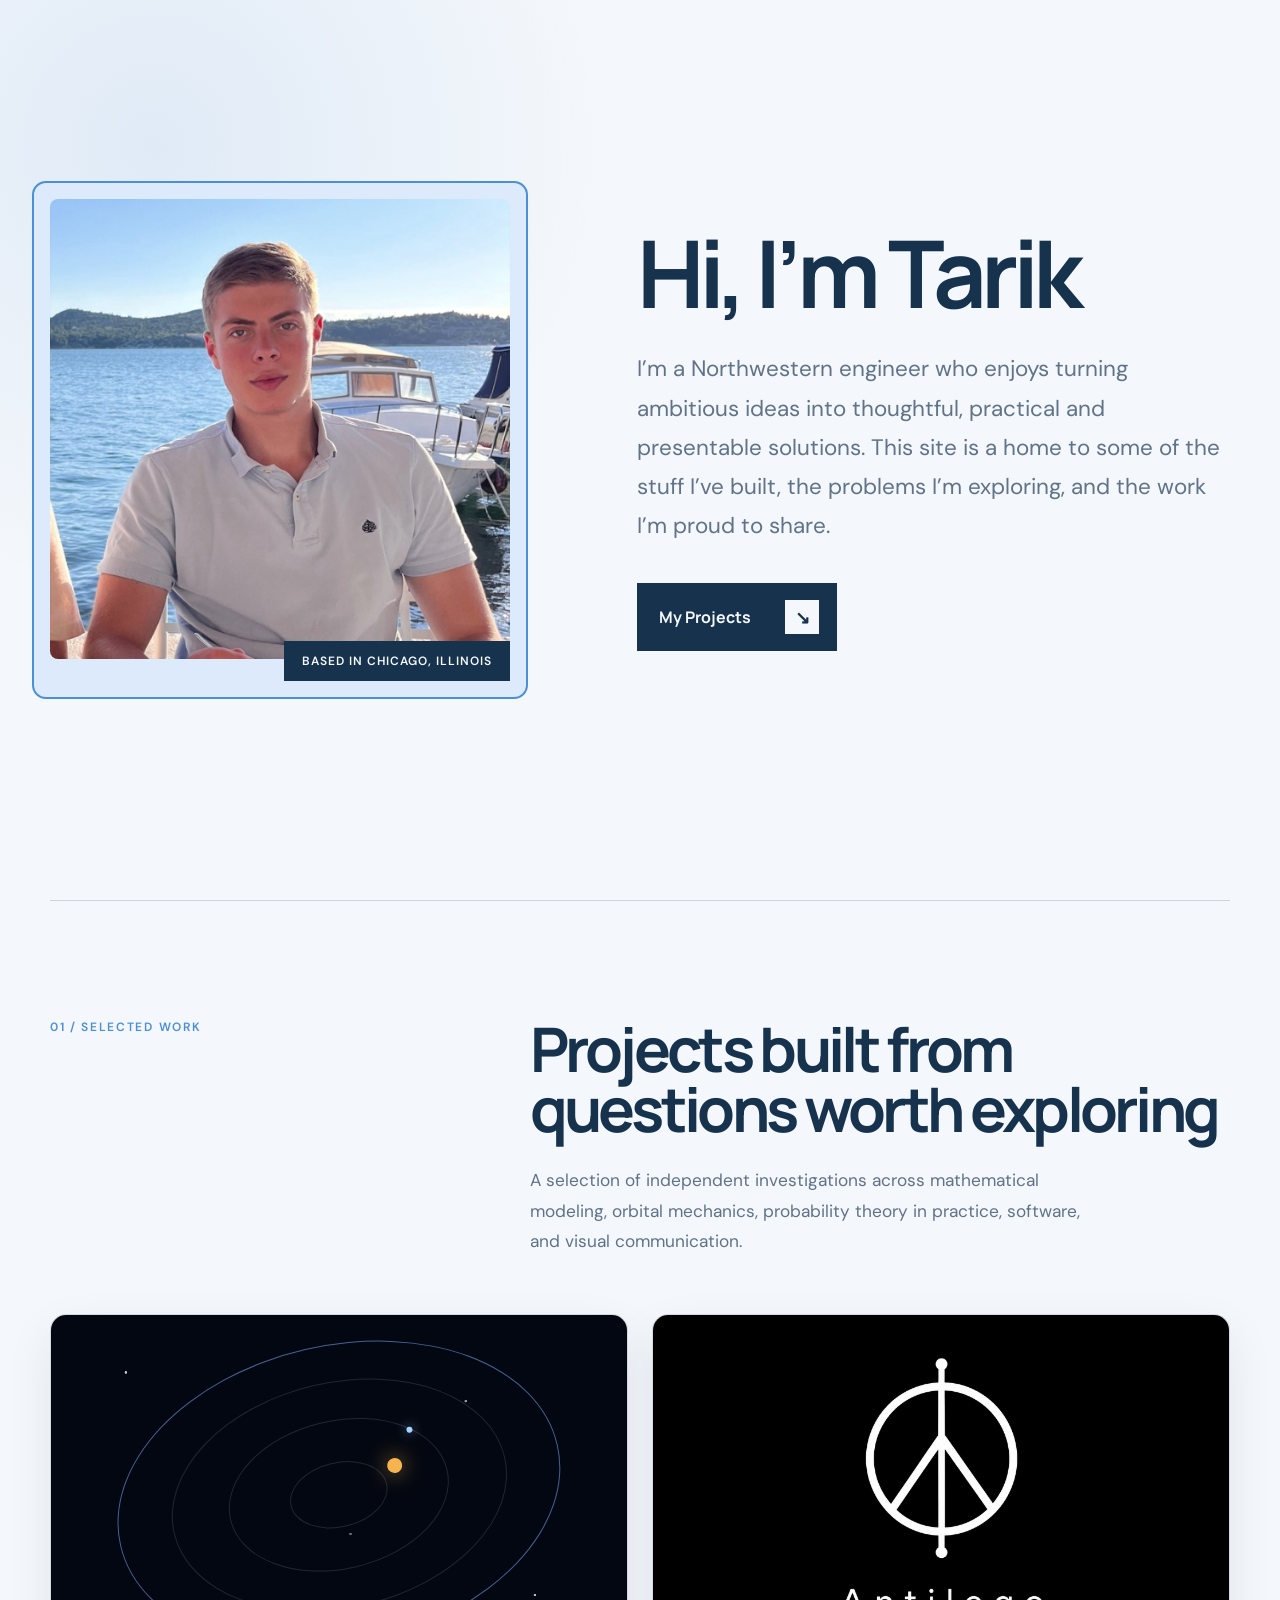
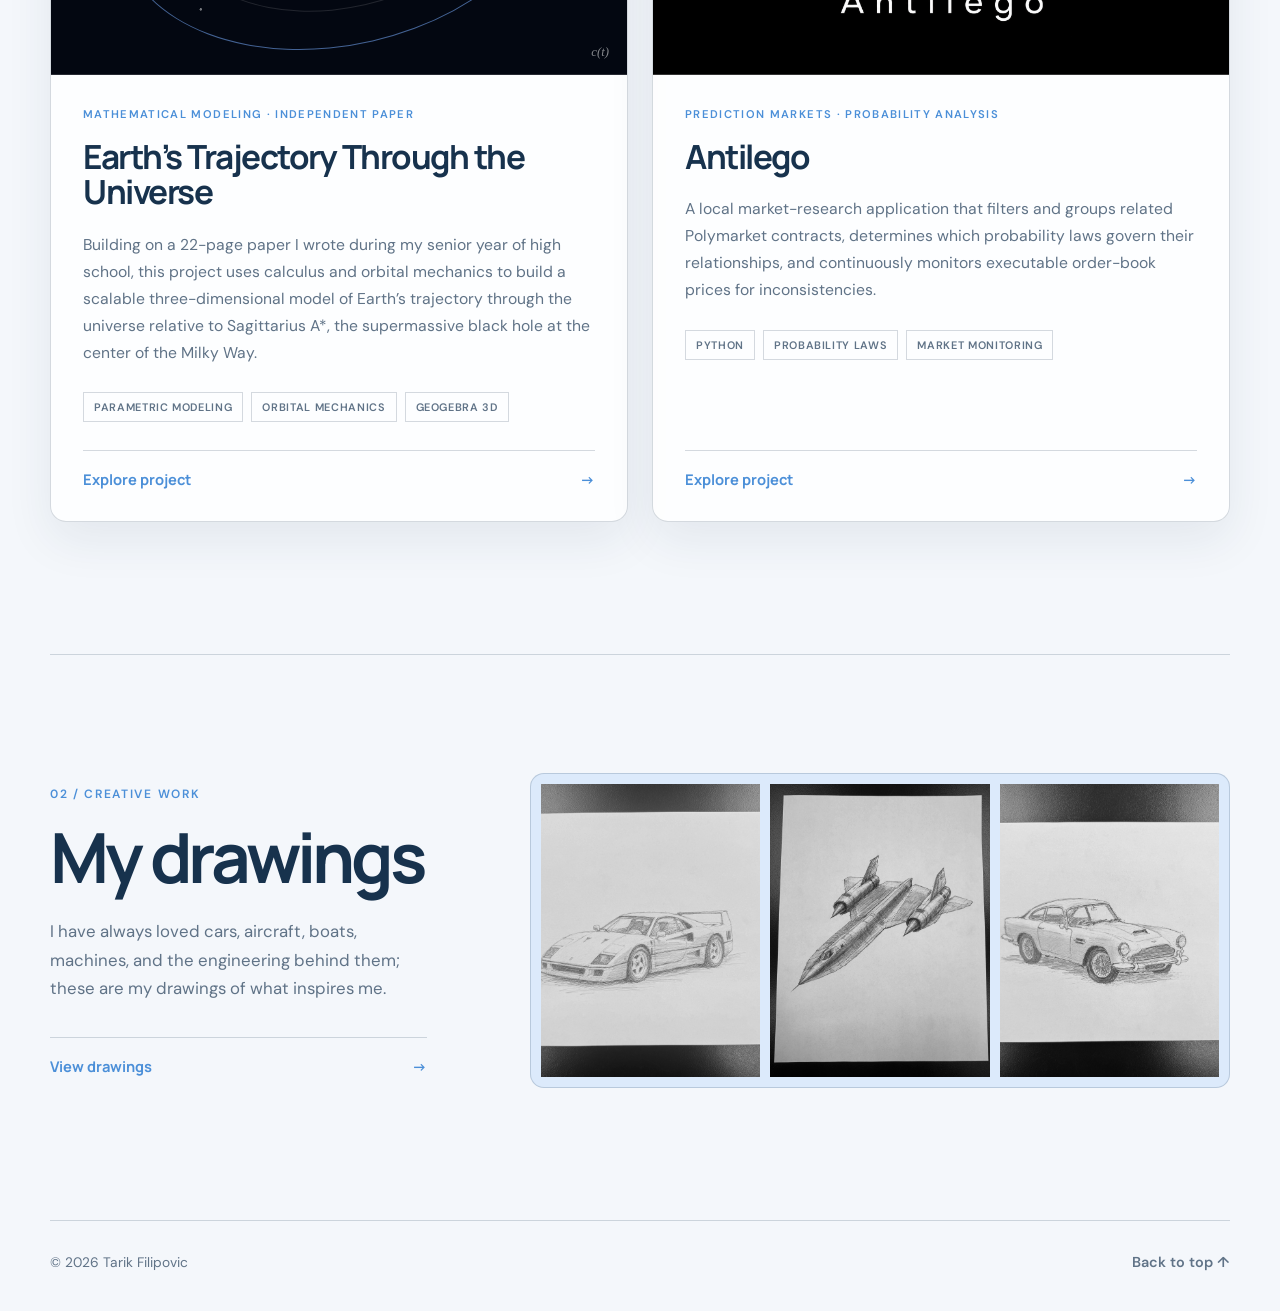
==== commit 13ed309f: "Refine portfolio project descriptions" ====
--- a/index.html
+++ b/index.html
@@ -32,7 +32,7 @@
         </div>
 
         <div class="hero-copy">
-          <h1 id="hero-title">Hi, I’m Tarik.</h1>
+          <h1 id="hero-title">Hi, I’m Tarik</h1>
           <p class="introduction">
             I’m a Northwestern engineer who enjoys turning ambitious ideas into
             thoughtful, practical and presentable solutions. This site is a home
@@ -51,10 +51,11 @@
         <div class="work-heading">
           <p class="section-number">01 / Selected work</p>
           <div>
-            <h2 id="projects-title">Projects built from questions worth exploring.</h2>
+            <h2 id="projects-title">Projects built from questions worth exploring</h2>
             <p>
-              A selection of independent work across mathematical modeling,
-              probability, software, and visual communication.
+              A selection of independent investigations across mathematical
+              modeling, orbital mechanics, probability theory in practice,
+              software, and visual communication.
             </p>
           </div>
         </div>
@@ -73,9 +74,11 @@
               <p class="project-type">Mathematical modeling · Independent paper</p>
               <h3>Earth’s Trajectory Through the Universe</h3>
               <p>
-                Based on a 22-page paper I wrote in high school, this project derives
-                a scalable three-dimensional parametric model across Earth’s orbit,
-                the Solar System’s motion, and the Galaxy’s reference frame.
+                Building on a 22-page paper I wrote during my senior year of high
+                school, this project uses calculus and orbital mechanics to build a
+                scalable three-dimensional model of Earth’s trajectory through the
+                universe relative to Sagittarius A*, the supermassive black hole at
+                the center of the Milky Way.
               </p>
               <ul class="project-tags" aria-label="Project topics">
                 <li>Parametric modeling</li>
@@ -103,10 +106,10 @@
               <p class="project-type">Prediction markets · Probability analysis</p>
               <h3>Antilego</h3>
               <p>
-                A local research application that discovers related Polymarket
-                contracts, classifies the probability laws connecting them, and
-                monitors executable order-book prices for inconsistencies through
-                a live dashboard.
+                A local market-research application that filters and groups related
+                Polymarket contracts, determines which probability laws govern their
+                relationships, and continuously monitors executable order-book prices
+                for inconsistencies.
               </p>
               <ul class="project-tags" aria-label="Antilego project topics">
                 <li>Python</li>
@@ -122,10 +125,10 @@
       <section class="creative-preview" aria-labelledby="creative-title">
         <div class="creative-preview-copy">
           <p class="section-number">02 / Creative work</p>
-          <h2 id="creative-title">Graphite studies.</h2>
+          <h2 id="creative-title">My drawings</h2>
           <p>
-            Aircraft and automotive drawings exploring form, proportion, and
-            engineered detail.
+            I have always loved cars, aircraft, boats, machines, and the engineering
+            behind them; these are my drawings of what inspires me.
           </p>
           <a class="project-action" href="art.html">View drawings <span aria-hidden="true">→</span></a>
         </div>
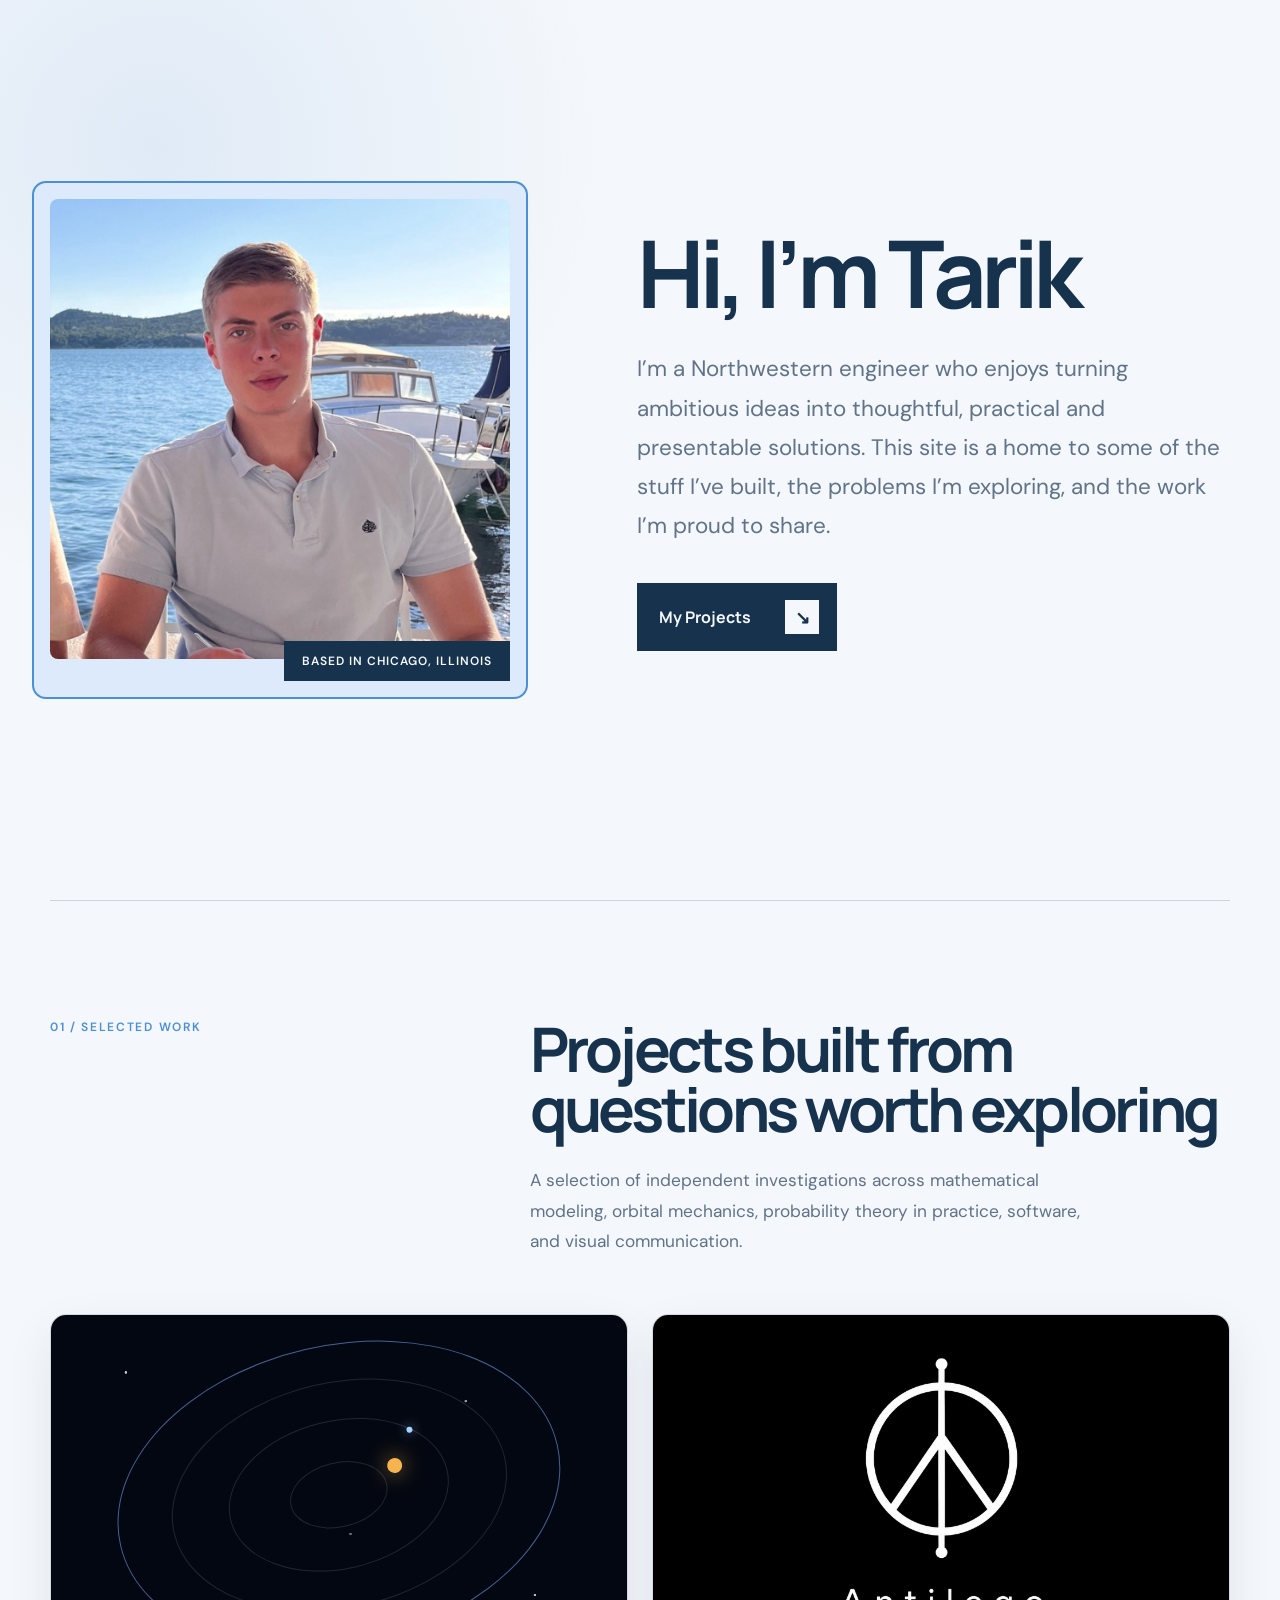
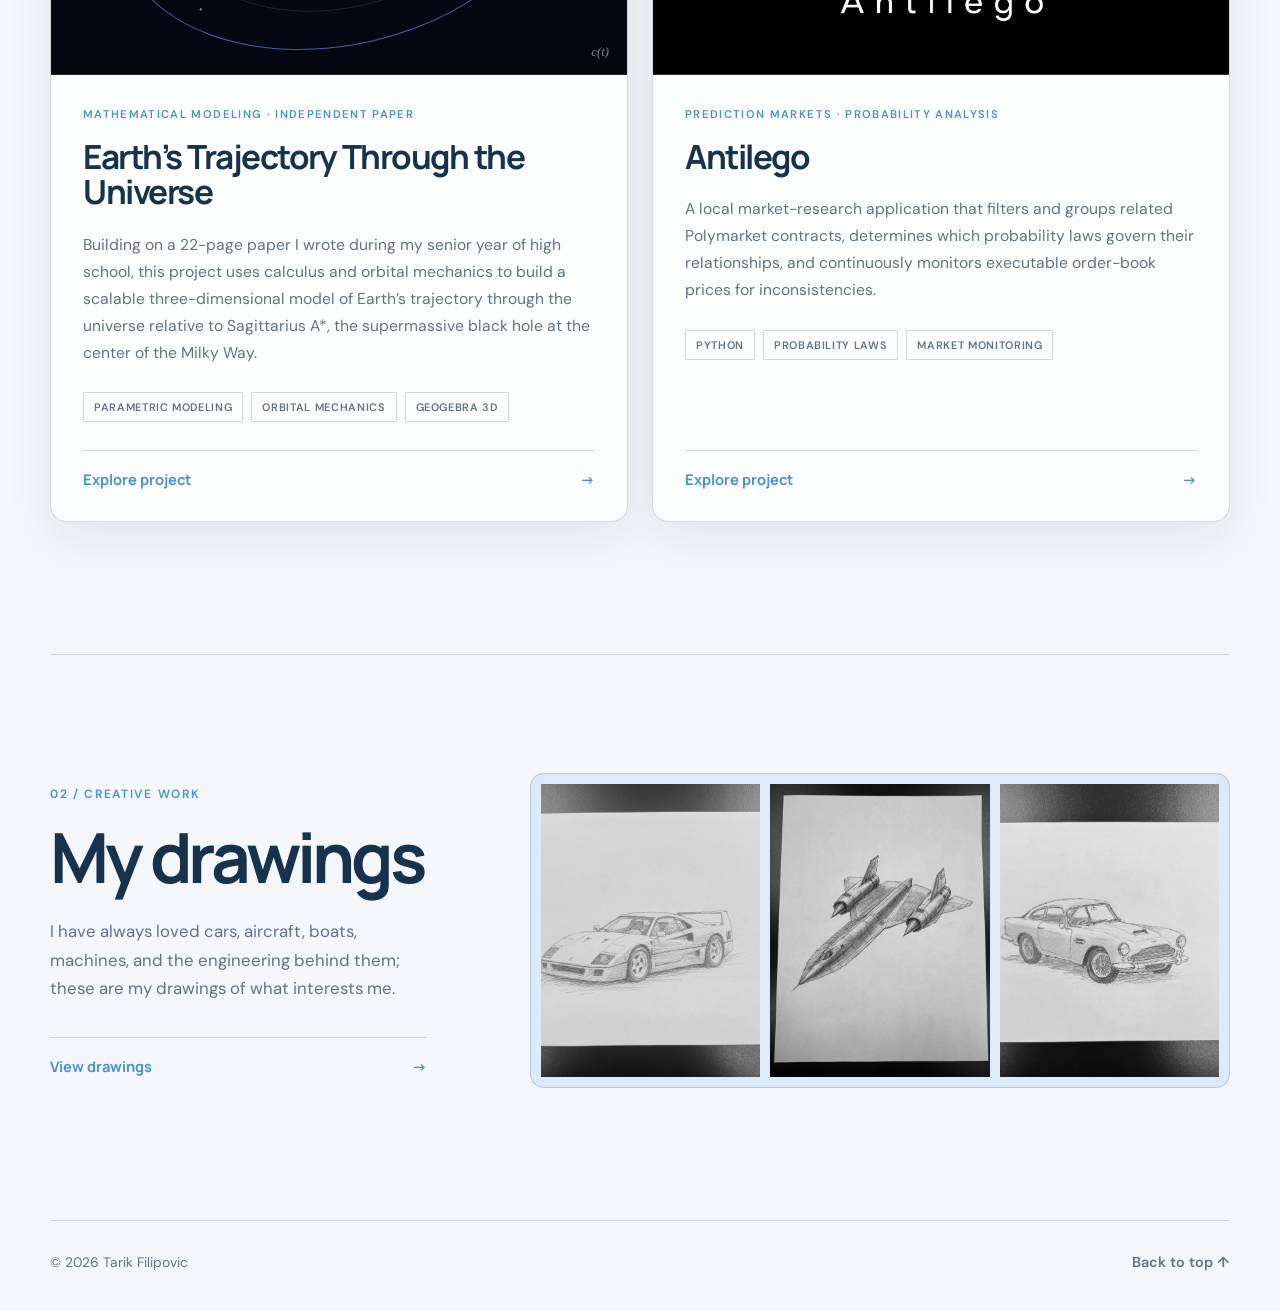
==== commit 95661d25: "Update drawings page copy" ====
--- a/index.html
+++ b/index.html
@@ -128,7 +128,7 @@
           <h2 id="creative-title">My drawings</h2>
           <p>
             I have always loved cars, aircraft, boats, machines, and the engineering
-            behind them; these are my drawings of what inspires me.
+            behind them; these are my drawings of what interests me.
           </p>
           <a class="project-action" href="art.html">View drawings <span aria-hidden="true">→</span></a>
         </div>
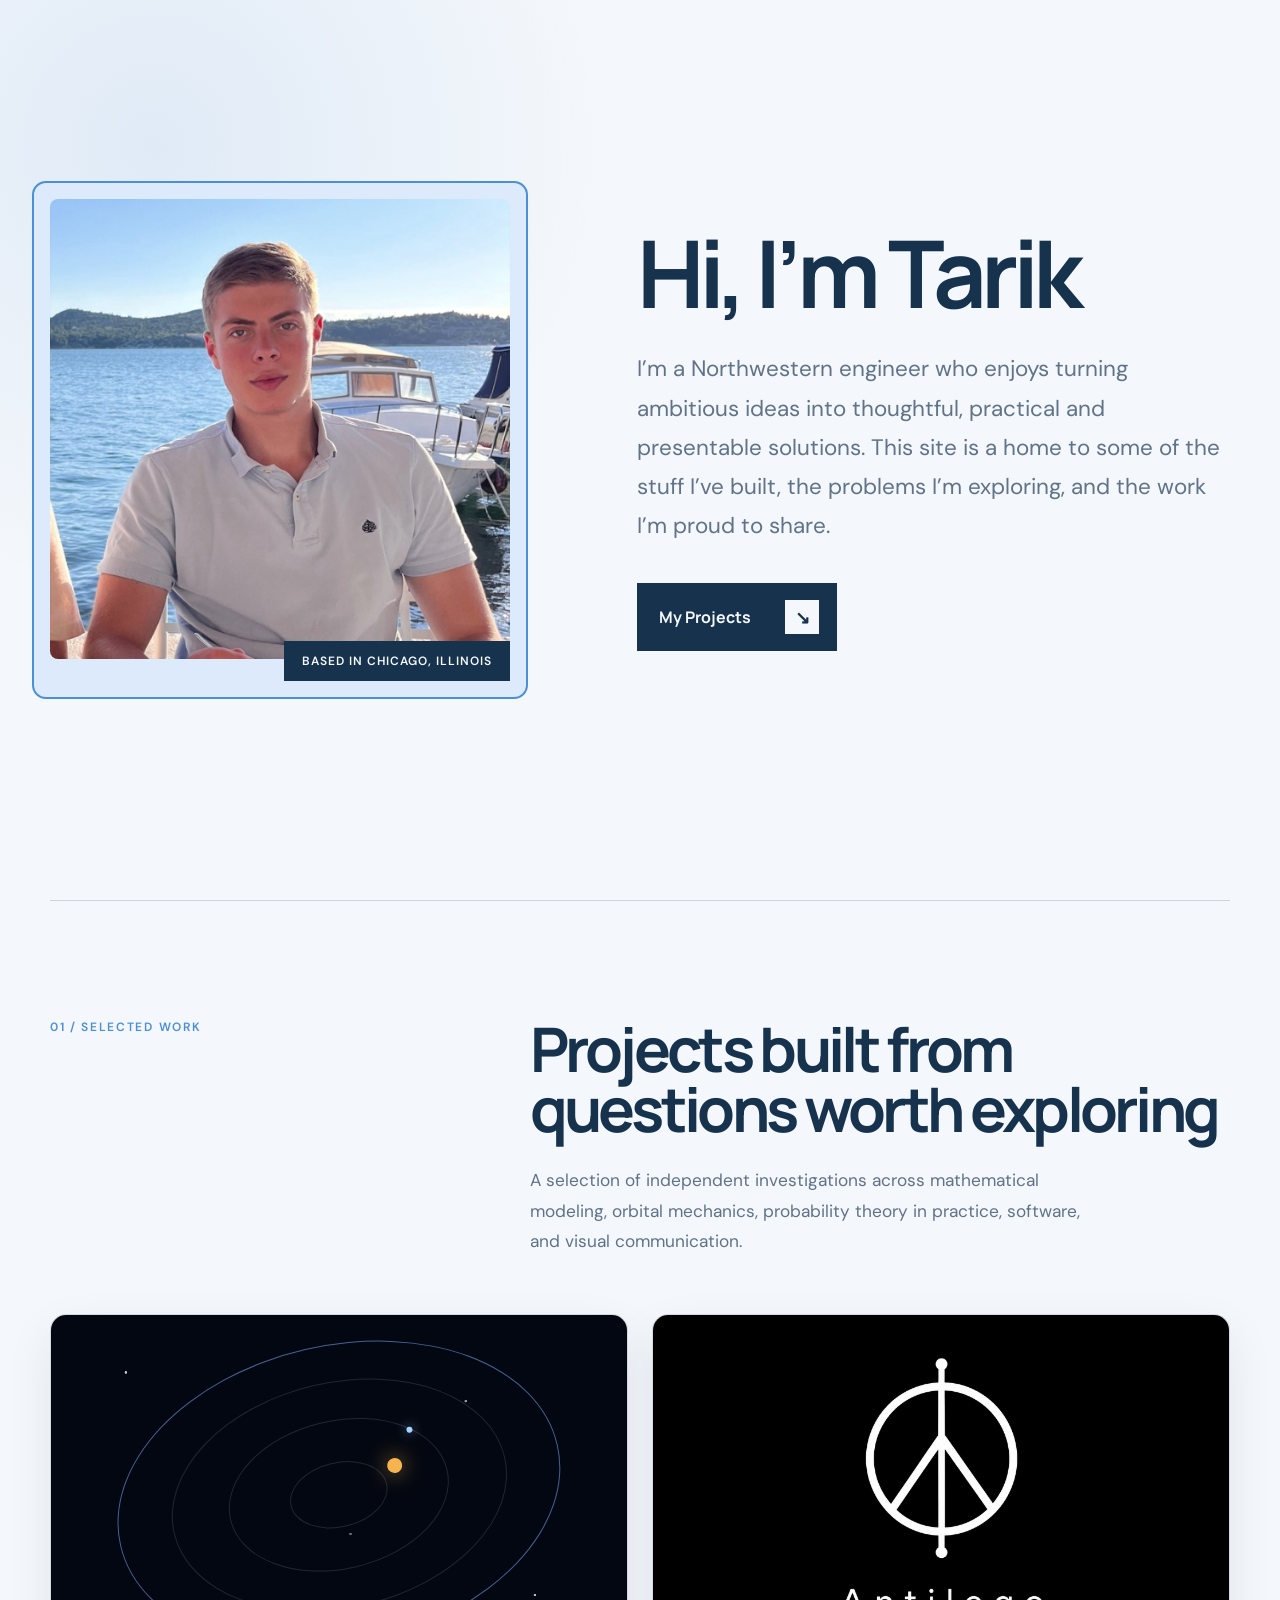
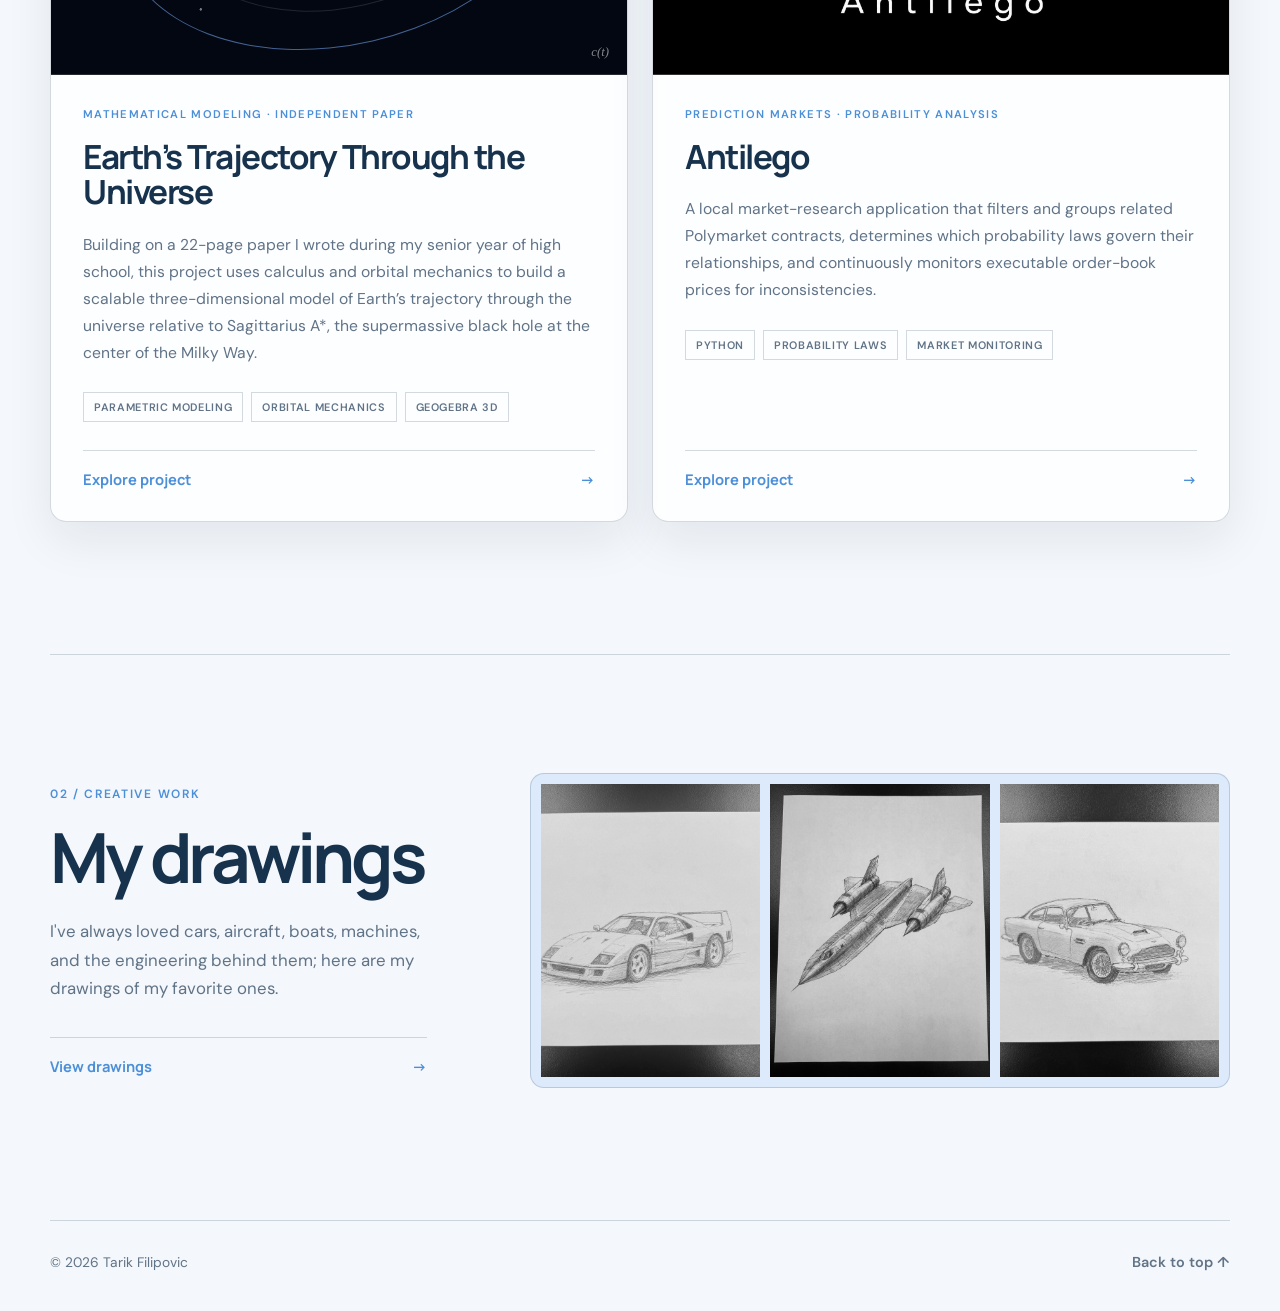
==== commit 226450b0: "Update homepage drawings description" ====
--- a/index.html
+++ b/index.html
@@ -127,8 +127,8 @@
           <p class="section-number">02 / Creative work</p>
           <h2 id="creative-title">My drawings</h2>
           <p>
-            I have always loved cars, aircraft, boats, machines, and the engineering
-            behind them; these are my drawings of what interests me.
+            I've always loved cars, aircraft, boats, machines, and the engineering
+            behind them; here are my drawings of my favorite ones.
           </p>
           <a class="project-action" href="art.html">View drawings <span aria-hidden="true">→</span></a>
         </div>
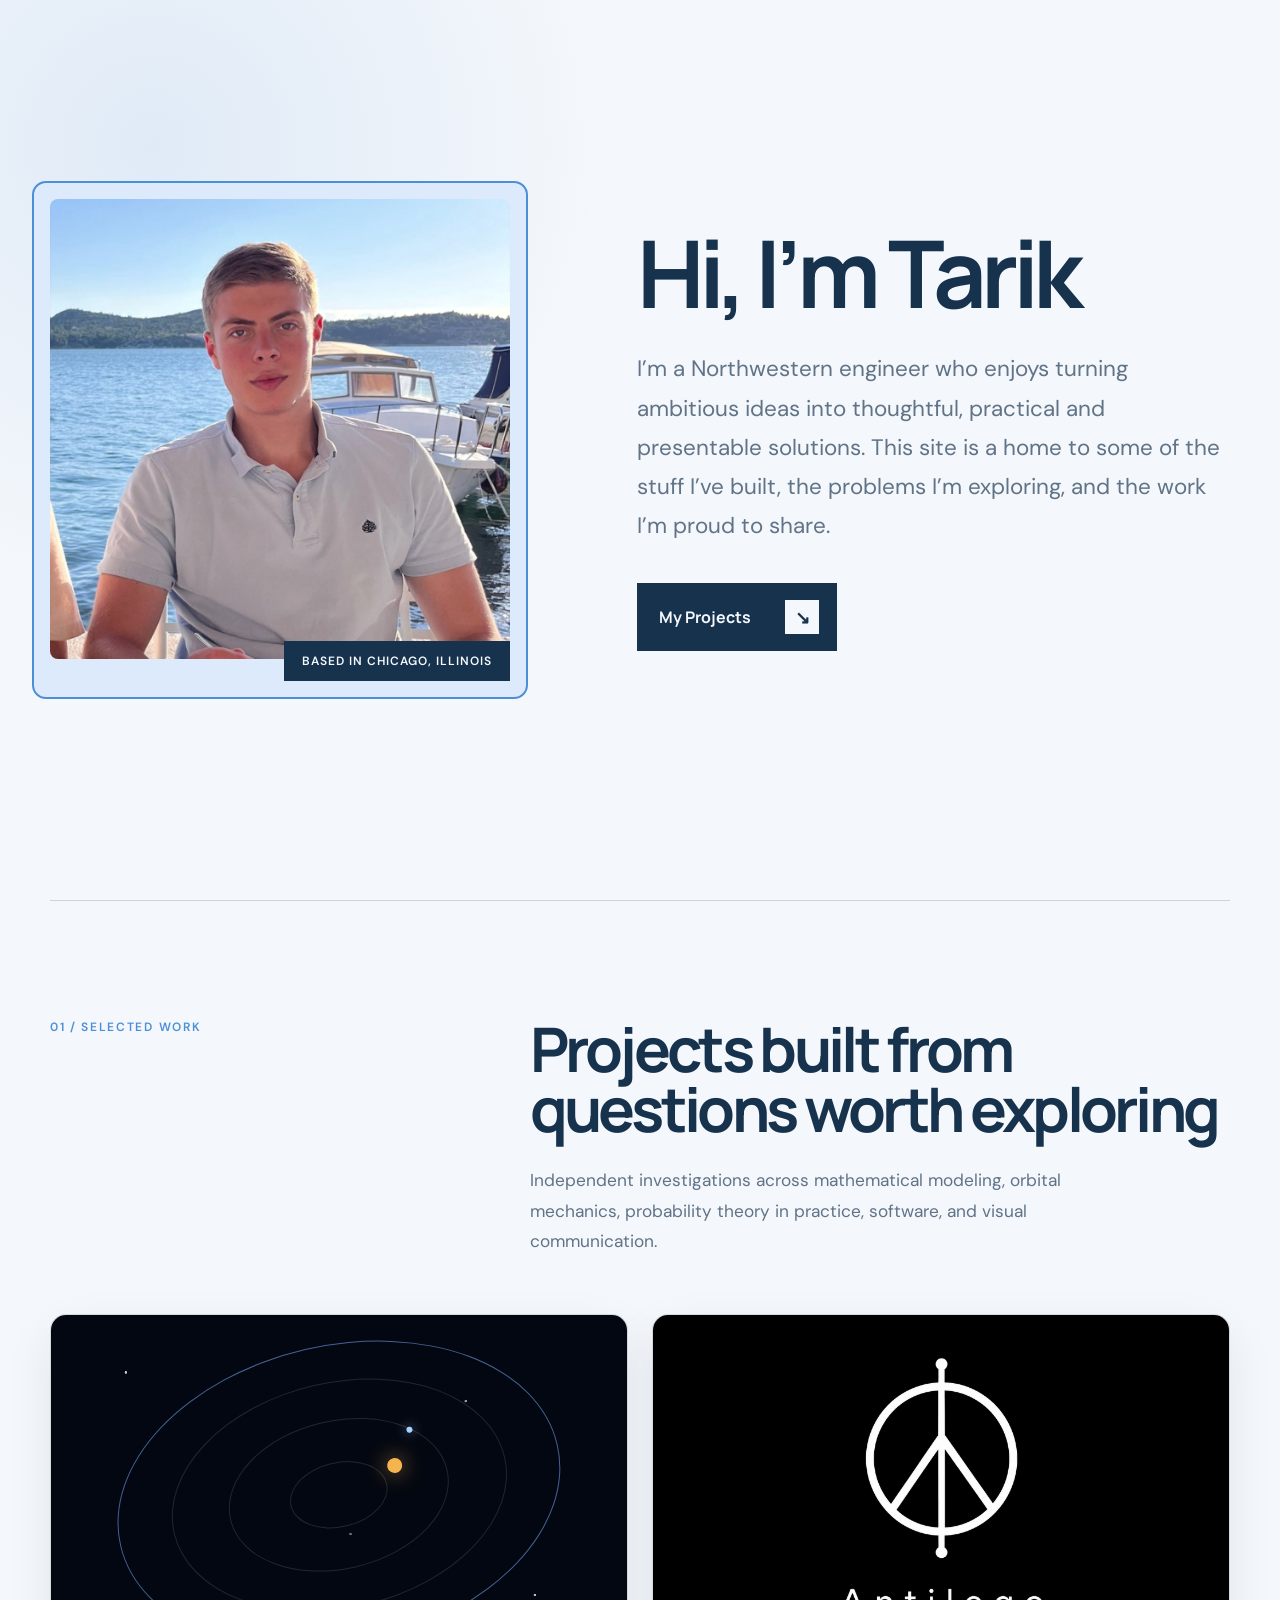
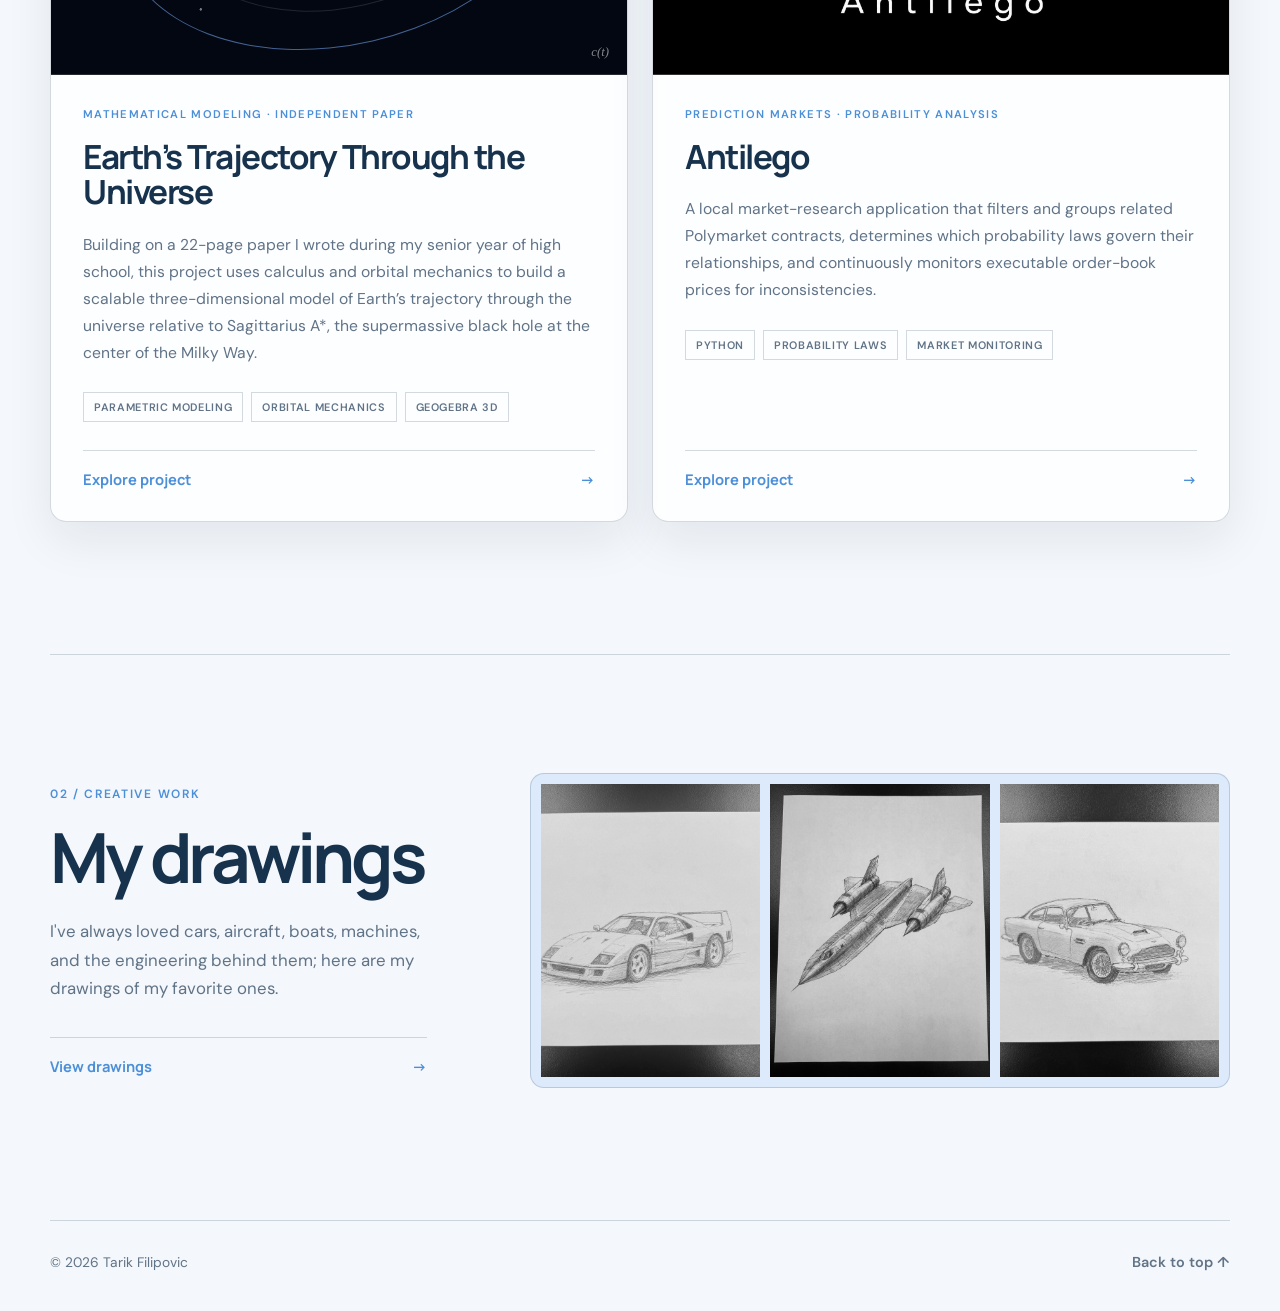
==== commit 631eca60: "Tighten homepage project introduction" ====
--- a/index.html
+++ b/index.html
@@ -53,9 +53,9 @@
           <div>
             <h2 id="projects-title">Projects built from questions worth exploring</h2>
             <p>
-              A selection of independent investigations across mathematical
-              modeling, orbital mechanics, probability theory in practice,
-              software, and visual communication.
+              Independent investigations across mathematical modeling, orbital
+              mechanics, probability theory in practice, software, and visual
+              communication.
             </p>
           </div>
         </div>
